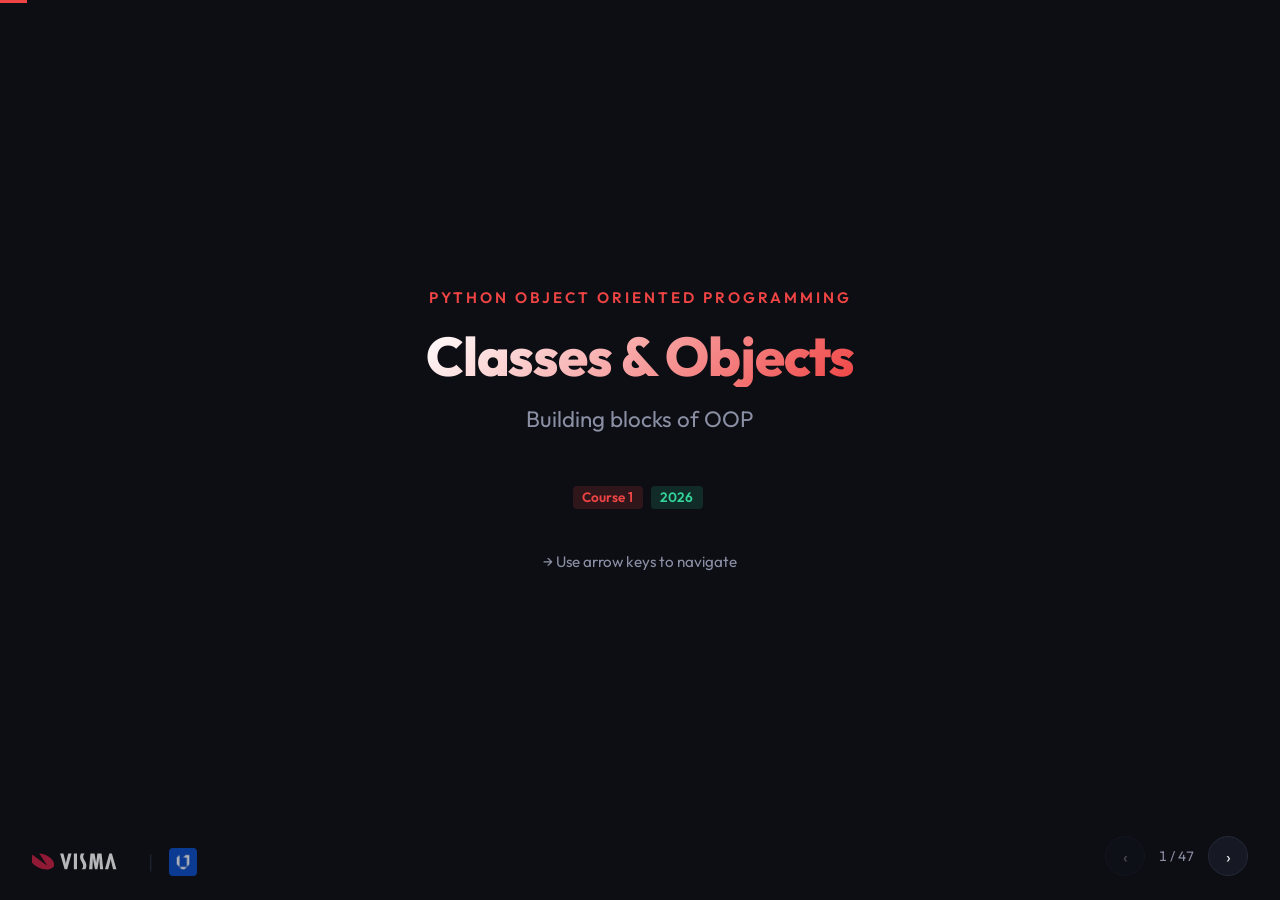
==== 01-classes-objects-presentation.html @ 15d2ead9 "Add polymorphism & PEP 8 presentation (04) with 63 slides - 8 recap quizzes from lectures 01-03 with" ====
<!DOCTYPE html>
<html lang="en">
<head>
<meta charset="UTF-8">
<meta name="viewport" content="width=device-width, initial-scale=1.0">
<title>Classes and Objects: Course 1 — Python OOP</title>
<link href="https://fonts.googleapis.com/css2?family=JetBrains+Mono:wght@400;600&family=Outfit:wght@300;400;600;700;800&display=swap" rel="stylesheet">
<style>
  * { margin: 0; padding: 0; box-sizing: border-box; }
  :root {
    --bg: #0c0e14;
    --surface: #161923;
    --border: #252838;
    --text: #e2e4ea;
    --muted: #8b8fa4;
    --accent: #ef4444;
    --accent-glow: rgba(239, 68, 68, 0.15);
    --green: #34d399;
    --cyan: #22d3ee;
    --orange: #fb923c;
    --purple: #a78bfa;
    --pink: #f472b6;
    --blue: #60a5fa;
  }
  body {
    font-family: 'Outfit', -apple-system, BlinkMacSystemFont, sans-serif;
    background: var(--bg);
    color: var(--text);
    overflow: hidden;
    height: 100vh;
  }
  .slide {
    display: none;
    flex-direction: column;
    justify-content: center;
    padding: 50px 100px 90px;
    height: 100vh;
    animation: fadeIn 0.35s ease;
    position: relative;
    overflow: hidden;
  }
  .slide.active { display: flex; }
  @keyframes fadeIn {
    from { opacity: 0; transform: translateY(10px); }
    to { opacity: 1; transform: translateY(0); }
  }
  .slide.center { align-items: center; text-align: center; }
  h1 {
    font-size: 3.4rem;
    font-weight: 800;
    background: linear-gradient(135deg, #fff 0%, var(--accent) 100%);
    -webkit-background-clip: text;
    -webkit-text-fill-color: transparent;
    margin-bottom: 0.8rem;
    line-height: 1.1;
    letter-spacing: -0.02em;
  }
  h2 {
    font-size: 2.1rem;
    font-weight: 700;
    color: #fff;
    margin-bottom: 1.2rem;
    letter-spacing: -0.01em;
  }
  h3 {
    font-size: 1.2rem;
    font-weight: 600;
    color: var(--accent);
    margin-bottom: 0.6rem;
  }
  p, li { font-size: 1.15rem; line-height: 1.7; color: var(--muted); }
  ul { list-style: none; padding: 0; }
  ul li { position: relative; padding-left: 1.5rem; margin-bottom: 0.6rem; }
  ul li::before { content: '\2192'; position: absolute; left: 0; color: var(--accent); font-weight: 600; }
  strong { color: #fff; font-weight: 600; }
  .subtitle { font-size: 1.4rem; color: var(--muted); margin-bottom: 2rem; }
  .callout {
    background: var(--accent-glow);
    border-left: 3px solid var(--accent);
    padding: 1rem 1.4rem;
    border-radius: 0 8px 8px 0;
    margin-top: 1.5rem;
    font-size: 1.05rem;
    color: #fff;
  }
  .layout { display: flex; gap: 3rem; align-items: center; flex: 1; }
  .layout .text { flex: 1; }
  .layout .visual { flex: 1; display: flex; justify-content: center; align-items: center; }
  .layout .visual svg { width: 100%; height: auto; }
  .two-col { display: grid; grid-template-columns: 1fr 1fr; gap: 2rem; }
  .three-col { display: grid; grid-template-columns: 1fr 1fr 1fr; gap: 1.5rem; }
  .col {
    background: var(--surface);
    border: 1px solid var(--border);
    border-radius: 12px;
    padding: 1.4rem;
  }
  .col h3 { margin-top: 0; }
  .tag {
    display: inline-block;
    background: var(--accent-glow);
    color: var(--accent);
    padding: 0.15rem 0.6rem;
    border-radius: 4px;
    font-size: 0.85rem;
    font-weight: 600;
    margin-right: 0.3rem;
  }
  .tag.green { background: rgba(52, 211, 153, 0.15); color: var(--green); }
  .tag.orange { background: rgba(251, 146, 60, 0.15); color: var(--orange); }
  .tag.purple { background: rgba(167, 139, 250, 0.15); color: var(--purple); }
  .tag.cyan { background: rgba(34, 211, 238, 0.15); color: var(--cyan); }
  .tag.blue { background: rgba(96, 165, 250, 0.15); color: var(--blue); }
  .tag.pink { background: rgba(244, 114, 182, 0.15); color: var(--pink); }
  pre {
    background: #111320;
    border: 1px solid var(--border);
    border-radius: 8px;
    padding: 1rem 1.4rem;
    font-family: 'JetBrains Mono', monospace;
    font-size: 0.85rem;
    line-height: 1.6;
    color: var(--muted);
    margin: 0.6rem 0;
    overflow-x: auto;
  }
  pre .kw { color: var(--accent); }
  pre .cls { color: var(--cyan); }
  pre .fn { color: var(--green); }
  pre .str { color: var(--orange); }
  pre .num { color: var(--purple); }
  pre .cm { color: #555; }
  pre .par { color: var(--pink); }
  pre .op { color: var(--muted); }

  .quiz-slide .quiz-answers { opacity: 0; transform: translateY(10px); transition: opacity 0.4s, transform 0.4s; pointer-events: none; }
  .quiz-slide.step-1 .quiz-answers { opacity: 1; transform: translateY(0); pointer-events: auto; }
  .quiz-slide .quiz-answer.correct { border-color: var(--border); box-shadow: none; font-weight: normal; }
  .quiz-slide .quiz-answer.correct strong { font-weight: normal; color: var(--green); }
  .quiz-slide.step-2 .quiz-answer.correct { border-color: var(--green); box-shadow: 0 0 15px rgba(52,211,153,0.2); }
  .quiz-slide.step-2 .quiz-answer.correct strong { font-weight: 700; color: #fff; }
  .quiz-slide .quiz-explanation { opacity: 0; transition: opacity 0.4s; }
  .quiz-slide.step-2 .quiz-explanation { opacity: 1; }

  .nav {
    position: fixed;
    bottom: 24px;
    right: 32px;
    display: flex;
    align-items: center;
    gap: 14px;
    z-index: 100;
  }
  .nav button {
    background: var(--surface);
    border: 1px solid var(--border);
    color: var(--text);
    width: 40px; height: 40px;
    border-radius: 50%;
    cursor: pointer;
    font-size: 1.1rem;
    display: flex; align-items: center; justify-content: center;
    transition: all 0.2s;
    font-family: 'Outfit', sans-serif;
  }
  .nav button:hover { background: var(--accent); border-color: var(--accent); color: #fff; }
  .nav button:disabled { opacity: 0.3; cursor: default; background: var(--surface); border-color: var(--border); color: var(--text); }
  .nav .counter { font-size: 0.85rem; color: var(--muted); font-variant-numeric: tabular-nums; }
  .progress { position: fixed; top: 0; left: 0; height: 3px; background: var(--accent); transition: width 0.3s ease; z-index: 100; }

  .visma-logo {
    position: fixed;
    bottom: 24px;
    left: 32px;
    z-index: 100;
    opacity: 0.7;
  }

  @keyframes pulse { 0%, 100% { opacity: 0.4; } 50% { opacity: 1; } }
  @keyframes float { 0%, 100% { transform: translateY(0); } 50% { transform: translateY(-6px); } }
  @keyframes slideInLeft {
    from { opacity: 0; transform: translateX(-20px); }
    to { opacity: 1; transform: translateX(0); }
  }
  @keyframes slideInRight {
    from { opacity: 0; transform: translateX(20px); }
    to { opacity: 1; transform: translateX(0); }
  }

  .slide.active li { animation: fadeIn 0.35s ease backwards; }
  .slide.active li:nth-child(1) { animation-delay: 0.1s; }
  .slide.active li:nth-child(2) { animation-delay: 0.2s; }
  .slide.active li:nth-child(3) { animation-delay: 0.3s; }
  .slide.active li:nth-child(4) { animation-delay: 0.4s; }
  .slide.active li:nth-child(5) { animation-delay: 0.5s; }

  .big-number { font-size: 7rem; font-weight: 800; color: var(--accent); line-height: 1; opacity: 0.15; position: absolute; right: 80px; top: 40px; }
  .accent { color: var(--accent); }
  .green-text { color: var(--green); }
  .cyan-text { color: var(--cyan); }
  .orange-text { color: var(--orange); }
  .purple-text { color: var(--purple); }

  .curriculum-list { columns: 2; column-gap: 3rem; }
  .curriculum-list li { break-inside: avoid; }
  .curriculum-list li.current { color: var(--accent); font-weight: 600; }
  .curriculum-list li.current::before { content: '\25B6'; color: var(--accent); }

  .access-table { width: 100%; border-collapse: collapse; margin: 1rem 0; }
  .access-table th { background: var(--surface); color: var(--accent); font-weight: 600; text-align: left; padding: 0.6rem 1rem; border-bottom: 2px solid var(--accent); font-size: 0.95rem; }
  .access-table td { padding: 0.5rem 1rem; border-bottom: 1px solid var(--border); color: var(--muted); font-size: 0.95rem; }
  .access-table tr:hover td { background: rgba(239, 68, 68, 0.05); }

  .mobile-warning {
    display: none;
    position: fixed;
    inset: 0;
    z-index: 9999;
    background: var(--bg);
    flex-direction: column;
    align-items: center;
    justify-content: center;
    text-align: center;
    padding: 2rem;
    gap: 1.5rem;
  }
  .mobile-warning svg { opacity: 0.5; }
  .mobile-warning h2 { font-size: 1.5rem; color: #fff; }
  .mobile-warning p { color: var(--muted); font-size: 1rem; line-height: 1.6; max-width: 300px; }
  .mobile-warning a { color: var(--accent); text-decoration: none; font-weight: 600; }
  @media (max-width: 900px) {
    .mobile-warning { display: flex; }
    .slide, .nav, .progress, .visma-logo { display: none !important; }
  }
</style>
</head>
<body>

<div class="mobile-warning">
  <svg width="64" height="64" viewBox="0 0 24 24" fill="none" stroke="var(--muted)" stroke-width="1.5" stroke-linecap="round" stroke-linejoin="round">
    <rect x="2" y="3" width="20" height="14" rx="2"/><line x1="8" y1="21" x2="16" y2="21"/><line x1="12" y1="17" x2="12" y2="21"/>
  </svg>
  <h2>Please use a larger screen</h2>
  <p>This presentation is designed for desktop or projector displays.</p>
  <a href="index.html">&larr; Back to curriculum</a>
</div>

<div class="progress" id="progress"></div>

<div class="visma-logo" style="display: flex; align-items: center; gap: 16px;">
  <svg width="100" height="24" viewBox="30 75 165 45" xmlns="http://www.w3.org/2000/svg">
    <path d="M32.228 81.327c8.803.852 18.458 5.253 23.996 11.643 7.099 8.093 4.686 16.187-5.396 18.032-10.081 1.988-23.996-3.123-31.095-11.217-5.396-6.248-5.253-12.495-.284-15.902l27.971 20.73-15.192-23.286z" fill="#c92043"/>
    <path d="M170.805 111.002l-3.549-14.199c-.428-1.703-.711-3.407-.994-4.969h-.143c-.283 1.704-.426 3.266-.852 5.111l-3.551 14.057h-6.105l8.094-29.533h4.828l8.52 29.533h-6.248zM77.663 81.469l3.55 14.198c.568 1.704.71 3.409.994 4.969h.142c.284-1.703.426-3.408.852-5.111l3.55-14.056h6.105l-8.093 29.533h-4.828l-8.519-29.533h6.247zM97.256 81.469h5.822v29.533h-5.822V81.469zM136.02 81.469L139 98.934l2.414-17.465h7.809l2.982 29.533h-5.963l-1.42-21.298-.994 7.241-2.414 14.057h-4.543l-2.84-14.199-.994-6.531v-.568h-.142l-.852 21.298h-6.248l2.557-29.533h7.668zM117.561 81.469c-.994.71-1.703 1.987-2.271 3.265-1.562 3.55.141 6.389 1.561 8.945.143.284.428.71.568 1.136 3.266 5.395 4.402 9.37 2.131 15.049l-.568 1.137h-7.1c.852-.711 1.703-1.703 2.129-2.84 1.705-3.834-.283-7.383-2.129-10.934-2.129-4.117-4.402-8.376-1.988-14.198.143-.568.711-1.562.711-1.562h6.956v.002z" fill="#fff"/>
  </svg>
  <span style="color: var(--border); font-size: 1.2rem;">|</span>
  <img src="vgtu.jpg" alt="VILNIUS TECH" height="28" style="border-radius: 4px;">
</div>

<div class="slide active center">
  <p style="color: var(--accent); font-size: 0.95rem; font-weight: 600; letter-spacing: 3px; text-transform: uppercase; margin-bottom: 1rem;">Python Object Oriented Programming</p>
  <h1>Classes &amp; Objects</h1>
  <p class="subtitle">Building blocks of OOP</p>
  <div style="margin-top: 1rem;">
    <span class="tag">Course 1</span>
    <span class="tag green">2026</span>
  </div>
  <p style="margin-top: 2.5rem; font-size: 0.95rem; color: var(--muted);">&rarr; Use arrow keys to navigate</p>
</div>

<div class="slide">
  <h1>Course Curriculum</h1>
  <p class="subtitle" style="margin-bottom: 1.5rem;">13 topics across the semester</p>
  <ul class="curriculum-list">
    <li>00 &mdash; Introduction to the course, lecturers and Python</li>
    <li class="current">01 &mdash; Classes &amp; Objects</li>
    <li>02 &mdash; Introduction to OOP principles</li>
    <li>03 &mdash; Encapsulation &amp; Access Control</li>
    <li>04 &mdash; Inheritance &amp; Polymorphism</li>
    <li>05 &mdash; Composition &amp; Aggregation</li>
    <li>06 &mdash; SOLID Principles</li>
    <li>07 &mdash; UML &amp; Design Patterns</li>
    <li>08 &mdash; Design Patterns (2nd part)</li>
    <li>09 &mdash; Exception Handling &amp; Logging</li>
    <li>10 &mdash; Testing &amp; TDD</li>
    <li>11 &mdash; Libraries &amp; Frameworks</li>
    <li>12 &mdash; Recap &amp; Consultation</li>
  </ul>
</div>

<div class="slide">
  <h1>Agenda for Today</h1>
  <div class="layout">
    <div class="text">
      <ul>
        <li>Why do we need classes? Isn't procedural programming enough?</li>
        <li>Everyday real-world objects</li>
        <li><strong>Classes:</strong> basics &amp; syntax</li>
        <li>Bringing <strong>objects</strong> to life</li>
        <li><strong>Syntax</strong>, special methods</li>
        <li>Why do we need it?</li>
        <li>Recap &amp; what's ahead</li>
      </ul>
    </div>
    <div class="visual">
      <svg viewBox="0 0 300 300" fill="none" xmlns="http://www.w3.org/2000/svg">
        <rect x="50" y="30" width="200" height="240" rx="12" stroke="var(--border)" stroke-width="2" fill="var(--surface)"/>
        <rect x="70" y="55" width="160" height="8" rx="4" fill="var(--accent)" opacity="0.6"/>
        <rect x="70" y="80" width="120" height="6" rx="3" fill="var(--muted)" opacity="0.3"/>
        <rect x="70" y="100" width="140" height="6" rx="3" fill="var(--muted)" opacity="0.3"/>
        <rect x="70" y="120" width="100" height="6" rx="3" fill="var(--muted)" opacity="0.3"/>
        <rect x="70" y="150" width="160" height="8" rx="4" fill="var(--cyan)" opacity="0.6"/>
        <rect x="70" y="175" width="130" height="6" rx="3" fill="var(--muted)" opacity="0.3"/>
        <rect x="70" y="195" width="150" height="6" rx="3" fill="var(--muted)" opacity="0.3"/>
        <rect x="70" y="225" width="160" height="8" rx="4" fill="var(--green)" opacity="0.6"/>
        <rect x="70" y="250" width="110" height="6" rx="3" fill="var(--muted)" opacity="0.3"/>
      </svg>
    </div>
  </div>
</div>

<div class="slide">
  <div class="big-number">01</div>
  <h1>A Simple Task</h1>
  <div class="layout">
    <div class="text">
      <p style="font-size: 1.3rem; color: #fff; margin-bottom: 1.5rem;">Write Python code to display information about a book, including its:</p>
      <ul>
        <li><strong>title</strong></li>
        <li><strong>author</strong></li>
        <li><strong>publication year</strong></li>
      </ul>
      <p style="margin-top: 1.5rem;">Let's start with the simplest approach...</p>
    </div>
    <div class="visual">
      <svg viewBox="0 0 200 220" fill="none" xmlns="http://www.w3.org/2000/svg">
        <rect x="30" y="40" width="140" height="170" rx="6" fill="var(--surface)" stroke="var(--border)" stroke-width="2"/>
        <rect x="35" y="40" width="130" height="25" rx="4" fill="var(--accent)" opacity="0.3"/>
        <line x1="50" y1="85" x2="150" y2="85" stroke="var(--muted)" stroke-width="1" opacity="0.3"/>
        <line x1="50" y1="105" x2="140" y2="105" stroke="var(--muted)" stroke-width="1" opacity="0.3"/>
        <line x1="50" y1="125" x2="145" y2="125" stroke="var(--muted)" stroke-width="1" opacity="0.3"/>
        <line x1="50" y1="145" x2="130" y2="145" stroke="var(--muted)" stroke-width="1" opacity="0.3"/>
        <line x1="50" y1="165" x2="148" y2="165" stroke="var(--muted)" stroke-width="1" opacity="0.3"/>
        <line x1="50" y1="185" x2="120" y2="185" stroke="var(--muted)" stroke-width="1" opacity="0.3"/>
        <rect x="25" y="35" width="140" height="170" rx="6" fill="var(--surface)" stroke="var(--border)" stroke-width="2" opacity="0.6"/>
        <rect x="20" y="30" width="140" height="170" rx="6" fill="var(--surface)" stroke="var(--accent)" stroke-width="2"/>
        <rect x="25" y="30" width="130" height="25" rx="4" fill="var(--accent)" opacity="0.4"/>
        <text x="100" y="48" text-anchor="middle" fill="#fff" font-size="11" font-family="Outfit">BOOK</text>
        <line x1="40" y1="75" x2="140" y2="75" stroke="var(--muted)" stroke-width="1" opacity="0.4"/>
        <line x1="40" y1="95" x2="130" y2="95" stroke="var(--muted)" stroke-width="1" opacity="0.4"/>
        <line x1="40" y1="115" x2="135" y2="115" stroke="var(--muted)" stroke-width="1" opacity="0.4"/>
        <line x1="40" y1="135" x2="120" y2="135" stroke="var(--muted)" stroke-width="1" opacity="0.4"/>
        <line x1="40" y1="155" x2="138" y2="155" stroke="var(--muted)" stroke-width="1" opacity="0.4"/>
        <line x1="40" y1="175" x2="110" y2="175" stroke="var(--muted)" stroke-width="1" opacity="0.4"/>
      </svg>
    </div>
  </div>
</div>

<div class="slide">
  <h1>Recap from <span class="accent">Procedural</span> Programming</h1>
  <p class="subtitle">1 book &mdash; individual variables</p>
  <pre>
<span class="cm"># Book attributes as individual variables</span>
<span class="par">book_title</span> <span class="op">=</span> <span class="str">"The Catcher in the Rye"</span>
<span class="par">book_author</span> <span class="op">=</span> <span class="str">"J.D. Salinger"</span>
<span class="par">book_publication_year</span> <span class="op">=</span> <span class="num">1951</span>

<span class="cm"># Function to display book information</span>
<span class="kw">def</span> <span class="fn">display_book</span>(<span class="par">title</span>, <span class="par">author</span>, <span class="par">year</span>):
    <span class="fn">print</span>(<span class="str">f"Title: {title}, Author: {author}, Year: {year}"</span>)

<span class="cm"># Displaying the book</span>
<span class="fn">display_book</span>(book_title, book_author, book_publication_year)</pre>
  <div class="callout">Simple enough for one book. But what happens when we need more?</div>
</div>

<div class="slide">
  <h1>Let's Try with <span class="accent">Several</span> Books...</h1>
  <div class="two-col">
    <div class="col">
      <h3>Variables</h3>
      <pre style="font-size: 0.75rem;">
<span class="cm"># Attributes for Book 1</span>
<span class="par">book1_title</span> <span class="op">=</span> <span class="str">"The Catcher in the Rye"</span>
<span class="par">book1_author</span> <span class="op">=</span> <span class="str">"J.D. Salinger"</span>
<span class="par">book1_publication_year</span> <span class="op">=</span> <span class="num">1951</span>

<span class="cm"># Attributes for Book 2</span>
<span class="par">book2_title</span> <span class="op">=</span> <span class="str">"To Kill a Mockingbird"</span>
<span class="par">book2_author</span> <span class="op">=</span> <span class="str">"Harper Lee"</span>
<span class="par">book2_publication_year</span> <span class="op">=</span> <span class="num">1960</span>

<span class="cm"># Attributes for Book 3</span>
<span class="par">book3_title</span> <span class="op">=</span> <span class="str">"1984"</span>
<span class="par">book3_author</span> <span class="op">=</span> <span class="str">"George Orwell"</span>
<span class="par">book3_publication_year</span> <span class="op">=</span> <span class="num">1949</span></pre>
    </div>
    <div class="col">
      <h3>Display Function</h3>
      <pre style="font-size: 0.75rem;">
<span class="kw">def</span> <span class="fn">display_book_info</span>(<span class="par">book_number</span>):

    <span class="kw">if</span> book_number <span class="op">==</span> <span class="num">1</span>:
        <span class="fn">print</span>(<span class="str">f"Title: {book1_title}, "</span>
              <span class="str">f"Author: {book1_author}, "</span>
              <span class="str">f"Year: {book1_publication_year}"</span>)

    <span class="kw">elif</span> book_number <span class="op">==</span> <span class="num">2</span>:
        <span class="fn">print</span>(<span class="str">f"Title: {book2_title}, "</span>
              <span class="str">f"Author: {book2_author}, "</span>
              <span class="str">f"Year: {book2_publication_year}"</span>)

    <span class="kw">elif</span> book_number <span class="op">==</span> <span class="num">3</span>:
        <span class="fn">print</span>(<span class="str">f"Title: {book3_title}, "</span>
              <span class="str">f"Author: {book3_author}, "</span>
              <span class="str">f"Year: {book3_publication_year}"</span>)

    <span class="kw">else</span>:
        <span class="fn">print</span>(<span class="str">"Book number does not exist."</span>)</pre>
    </div>
  </div>
</div>

<div class="slide">
  <h1>Even <span class="accent">More</span> Books...</h1>
  <div class="two-col">
    <div class="col">
      <pre style="font-size: 0.65rem; max-height: 55vh; overflow-y: auto;">
<span class="cm"># Attributes for Book 1</span>
<span class="par">book1_title</span> <span class="op">=</span> <span class="str">"The Catcher in the Rye"</span>
<span class="par">book1_author</span> <span class="op">=</span> <span class="str">"J.D. Salinger"</span>
<span class="par">book1_publication_year</span> <span class="op">=</span> <span class="num">1951</span>

<span class="cm"># Attributes for Book 2</span>
<span class="par">book2_title</span> <span class="op">=</span> <span class="str">"To Kill a Mockingbird"</span>
<span class="par">book2_author</span> <span class="op">=</span> <span class="str">"Harper Lee"</span>
<span class="par">book2_publication_year</span> <span class="op">=</span> <span class="num">1960</span>

<span class="cm"># Attributes for Book 3</span>
<span class="par">book3_title</span> <span class="op">=</span> <span class="str">"1984"</span>
<span class="par">book3_author</span> <span class="op">=</span> <span class="str">"George Orwell"</span>
<span class="par">book3_publication_year</span> <span class="op">=</span> <span class="num">1949</span>

<span class="cm"># Attributes for Book 4</span>
<span class="par">book4_title</span> <span class="op">=</span> <span class="str">"The Great Gatsby"</span>
<span class="par">book4_author</span> <span class="op">=</span> <span class="str">"F. Scott Fitzgerald"</span>
<span class="par">book4_publication_year</span> <span class="op">=</span> <span class="num">1925</span>

<span class="cm"># Attributes for Book 5</span>
<span class="par">book5_title</span> <span class="op">=</span> <span class="str">"Moby Dick"</span>
<span class="par">book5_author</span> <span class="op">=</span> <span class="str">"Herman Melville"</span>
<span class="par">book5_publication_year</span> <span class="op">=</span> <span class="num">1851</span>

<span class="cm"># Attributes for Book 6</span>
<span class="par">book6_title</span> <span class="op">=</span> <span class="str">"Pride and Prejudice"</span>
<span class="par">book6_author</span> <span class="op">=</span> <span class="str">"Jane Austen"</span>
<span class="par">book6_publication_year</span> <span class="op">=</span> <span class="num">1813</span></pre>
    </div>
    <div class="col">
      <pre style="font-size: 0.65rem; max-height: 55vh; overflow-y: auto;">
<span class="kw">def</span> <span class="fn">display_book_info</span>(<span class="par">book_number</span>):
    <span class="kw">if</span> book_number <span class="op">==</span> <span class="num">1</span>:
        <span class="fn">print</span>(<span class="str">f"Title: {book1_title}, "</span>
              <span class="str">f"Author: {book1_author}, "</span>
              <span class="str">f"Year: {book1_publication_year}"</span>)
    <span class="kw">elif</span> book_number <span class="op">==</span> <span class="num">2</span>:
        <span class="fn">print</span>(<span class="str">f"Title: {book2_title}, "</span>
              <span class="str">f"Author: {book2_author}, "</span>
              <span class="str">f"Year: {book2_publication_year}"</span>)
    <span class="kw">elif</span> book_number <span class="op">==</span> <span class="num">3</span>:
        <span class="fn">print</span>(<span class="str">f"Title: {book3_title}, "</span>
              <span class="str">f"Author: {book3_author}, "</span>
              <span class="str">f"Year: {book3_publication_year}"</span>)
    <span class="kw">elif</span> book_number <span class="op">==</span> <span class="num">4</span>:
        <span class="fn">print</span>(<span class="str">f"Title: {book4_title}, "</span>
              <span class="str">f"Author: {book4_author}, "</span>
              <span class="str">f"Year: {book4_publication_year}"</span>)
    <span class="kw">elif</span> book_number <span class="op">==</span> <span class="num">5</span>:
        <span class="fn">print</span>(<span class="str">f"Title: {book5_title}, "</span>
              <span class="str">f"Author: {book5_author}, "</span>
              <span class="str">f"Year: {book5_publication_year}"</span>)
    <span class="kw">elif</span> book_number <span class="op">==</span> <span class="num">6</span>:
        <span class="fn">print</span>(<span class="str">f"Title: {book6_title}, "</span>
              <span class="str">f"Author: {book6_author}, "</span>
              <span class="str">f"Year: {book6_publication_year}"</span>)</pre>
      <div class="callout" style="margin-top: 0.5rem;">This doesn't scale!</div>
    </div>
  </div>
</div>

<div class="slide">
  <h1>Procedural Programming</h1>
  <div class="layout">
    <div class="text">
      <ul>
        <li><strong>Simple or Small-Scale</strong> &mdash; works fine for small scripts</li>
        <li><strong>Scripting and Automation Tasks</strong> &mdash; quick one-off jobs</li>
        <li><strong>Educational Purposes</strong> &mdash; good for learning basics</li>
      </ul>
      <div class="callout" style="margin-top: 2rem;">Procedural programming is useful, but it has limitations when projects grow.</div>
    </div>
    <div class="visual">
      <svg viewBox="0 0 280 250" fill="none" xmlns="http://www.w3.org/2000/svg">
        <rect x="20" y="180" width="240" height="12" rx="3" fill="var(--border)"/>
        <rect x="60" y="140" width="40" height="40" rx="4" fill="var(--orange)" opacity="0.5"/>
        <rect x="160" y="120" width="50" height="60" rx="4" fill="var(--cyan)" opacity="0.4"/>
        <path d="M120 140 L120 100 L140 80 L160 100 L160 140" stroke="var(--blue)" stroke-width="2" fill="none"/>
        <circle cx="140" cy="60" r="15" fill="var(--blue)" opacity="0.3"/>
        <rect x="20" y="192" width="240" height="4" rx="2" fill="var(--muted)" opacity="0.2"/>
        <circle cx="80" cy="155" r="4" fill="var(--orange)" opacity="0.8" style="animation: pulse 2s infinite;"/>
      </svg>
    </div>
  </div>
</div>

<div class="slide">
  <h1>Complex Code Problems</h1>
  <div class="layout">
    <div class="text">
      <ul>
        <li><strong>Hard to read and understand</strong> &mdash; code becomes spaghetti</li>
        <li><strong>Hard to add more functionality</strong> &mdash; every change ripples everywhere</li>
        <li><strong>Hard to explain to others</strong> &mdash; no clear structure or organization</li>
      </ul>
    </div>
    <div class="visual">
      <svg viewBox="0 0 280 250" fill="none" xmlns="http://www.w3.org/2000/svg">
        <rect x="20" y="20" width="240" height="210" rx="8" fill="var(--surface)" stroke="var(--border)" stroke-width="1"/>
        <rect x="35" y="40" width="80" height="6" rx="3" fill="var(--green)" opacity="0.5"/>
        <rect x="35" y="55" width="120" height="6" rx="3" fill="var(--muted)" opacity="0.3"/>
        <rect x="35" y="70" width="100" height="6" rx="3" fill="var(--muted)" opacity="0.3"/>
        <rect x="35" y="85" width="140" height="6" rx="3" fill="var(--orange)" opacity="0.4"/>
        <rect x="35" y="100" width="90" height="6" rx="3" fill="var(--muted)" opacity="0.3"/>
        <rect x="35" y="115" width="160" height="6" rx="3" fill="var(--muted)" opacity="0.3"/>
        <rect x="35" y="130" width="110" height="6" rx="3" fill="var(--accent)" opacity="0.4"/>
        <rect x="35" y="145" width="130" height="6" rx="3" fill="var(--muted)" opacity="0.3"/>
        <rect x="35" y="160" width="70" height="6" rx="3" fill="var(--muted)" opacity="0.3"/>
        <rect x="35" y="175" width="150" height="6" rx="3" fill="var(--cyan)" opacity="0.4"/>
        <rect x="35" y="190" width="100" height="6" rx="3" fill="var(--muted)" opacity="0.3"/>
        <rect x="35" y="205" width="120" height="6" rx="3" fill="var(--muted)" opacity="0.3"/>
      </svg>
    </div>
  </div>
</div>

<div class="slide">
  <h1>Let's Solve It with <span class="accent">Lists</span></h1>
  <pre>
<span class="cm"># Book attributes organized into parallel lists</span>
<span class="par">book_titles</span> <span class="op">=</span> [<span class="str">"The Catcher in the Rye"</span>, <span class="str">"To Kill a Mockingbird"</span>, <span class="str">"1984"</span>]
<span class="par">book_authors</span> <span class="op">=</span> [<span class="str">"J.D. Salinger"</span>, <span class="str">"Harper Lee"</span>, <span class="str">"George Orwell"</span>]
<span class="par">book_publication_years</span> <span class="op">=</span> [<span class="num">1951</span>, <span class="num">1960</span>, <span class="num">1949</span>]

<span class="cm"># Function to display book information</span>
<span class="kw">def</span> <span class="fn">display_book_info</span>(<span class="par">book_number</span>):
    index <span class="op">=</span> book_number <span class="op">-</span> <span class="num">1</span>
    <span class="kw">if</span> index <span class="op">&lt;</span> <span class="fn">len</span>(book_titles):
        <span class="fn">print</span>(<span class="str">f"Title: {book_titles[index]}, Author: {book_authors[index]}, "</span>
              <span class="str">f"Publication Year: {book_publication_years[index]}"</span>)
    <span class="kw">else</span>:
        <span class="fn">print</span>(<span class="str">"Book number does not exist."</span>)</pre>
  <div class="callout">Better, but still fragile. What if lists get out of sync? No methods attached to data.</div>
</div>

<div class="slide">
  <h1>What If Your Code Could Be This <span class="accent">Simple</span>?</h1>
  <pre>
books <span class="op">=</span> [
    <span class="cls">Book</span>(<span class="str">"The Catcher in the Rye"</span>, <span class="str">"J.D. Salinger"</span>, <span class="num">1951</span>),
    <span class="cls">Book</span>(<span class="str">"To Kill a Mockingbird"</span>, <span class="str">"Harper Lee"</span>, <span class="num">1960</span>),
    <span class="cls">Book</span>(<span class="str">"1984"</span>, <span class="str">"George Orwell"</span>, <span class="num">1949</span>),
    <span class="cls">Book</span>(<span class="str">"The Great Gatsby"</span>, <span class="str">"F. Scott Fitzgerald"</span>, <span class="num">1925</span>),
    <span class="cls">Book</span>(<span class="str">"Moby Dick"</span>, <span class="str">"Herman Melville"</span>, <span class="num">1851</span>),
    <span class="cls">Book</span>(<span class="str">"One Hundred Years of Solitude"</span>, <span class="str">"Gabriel Garcia Marquez"</span>, <span class="num">1967</span>),
    <span class="cls">Book</span>(<span class="str">"The Adventures of Huckleberry Finn"</span>, <span class="str">"Mark Twain"</span>, <span class="num">1884</span>),
    <span class="cls">Book</span>(<span class="str">"Pride and Prejudice"</span>, <span class="str">"Jane Austen"</span>, <span class="num">1813</span>),
    <span class="cls">Book</span>(<span class="str">"Brave New World"</span>, <span class="str">"Aldous Huxley"</span>, <span class="num">1932</span>),
    <span class="cls">Book</span>(<span class="str">"The Lord of the Rings"</span>, <span class="str">"J.R.R. Tolkien"</span>, <span class="num">1954</span>),
    <span class="cls">Book</span>(<span class="str">"Harry Potter and the Philosopher's Stone"</span>, <span class="str">"J.K. Rowling"</span>, <span class="num">1997</span>),
    <span class="cls">Book</span>(<span class="str">"The Hobbit"</span>, <span class="str">"J.R.R. Tolkien"</span>, <span class="num">1937</span>),
    <span class="cls">Book</span>(<span class="str">"A Game of Thrones"</span>, <span class="str">"George R.R. Martin"</span>, <span class="num">1996</span>),
    <span class="cls">Book</span>(<span class="str">"The Da Vinci Code"</span>, <span class="str">"Dan Brown"</span>, <span class="num">2003</span>),
    <span class="cls">Book</span>(<span class="str">"Life of Pi"</span>, <span class="str">"Yann Martel"</span>, <span class="num">2001</span>),
    <span class="cls">Book</span>(<span class="str">"The Handmaid's Tale"</span>, <span class="str">"Margaret Atwood"</span>, <span class="num">1985</span>),
]</pre>
  <div class="callout">This is the power of OOP!</div>
</div>

<div class="slide">
  <p style="text-align: center; color: var(--muted); margin-bottom: 1.5rem;">consider a book</p>
  <div class="two-col">
    <div class="col">
      <h3>Attributes</h3>
      <p style="margin-bottom: 0.8rem;">What are its characteristics or properties?</p>
      <ul>
        <li>title</li>
        <li>author</li>
        <li>year</li>
        <li>ISBN code</li>
        <li>etc.</li>
      </ul>
    </div>
    <div class="col">
      <h3 style="color: var(--cyan);">Actions</h3>
      <p style="margin-bottom: 0.8rem;">What <strong>actions</strong> or <strong>operations</strong> can you perform with it?</p>
      <ul>
        <li>open</li>
        <li>read</li>
        <li>etc.</li>
      </ul>
    </div>
  </div>
  <p style="text-align: center; color: var(--muted); margin-top: 1.5rem;">Think in terms of <strong>attributes</strong> and <strong>actions</strong>.</p>
</div>

<div class="slide">
  <p style="text-align: center; color: var(--muted); margin-bottom: 1.5rem;">consider a bike</p>
  <div class="two-col">
    <div class="col">
      <h3>Attributes</h3>
      <p style="margin-bottom: 0.8rem;">What are its characteristics or properties?</p>
      <ul>
        <li>gear count</li>
        <li>frame type</li>
        <li>material</li>
        <li>etc.</li>
      </ul>
    </div>
    <div class="col">
      <h3 style="color: var(--cyan);">Actions</h3>
      <p style="margin-bottom: 0.8rem;">What <strong>actions</strong> or <strong>operations</strong> can you perform with it?</p>
      <ul>
        <li>pedal</li>
        <li>change a gear</li>
        <li>brake</li>
        <li>turn left / right</li>
        <li>etc.</li>
      </ul>
    </div>
  </div>
  <p style="text-align: center; color: var(--muted); margin-top: 1.5rem;">Think in terms of <strong>attributes</strong> and <strong>actions</strong>.</p>
</div>

<div class="slide">
  <p style="text-align: center; color: var(--muted); margin-bottom: 1.5rem;">consider your smartphone</p>
  <div class="two-col">
    <div class="col">
      <h3>Attributes</h3>
      <p style="margin-bottom: 0.8rem;">What are its characteristics or properties?</p>
      <ul>
        <li>color</li>
        <li>size</li>
        <li>brand</li>
        <li>battery %</li>
        <li>etc.</li>
      </ul>
    </div>
    <div class="col">
      <h3 style="color: var(--cyan);">Actions</h3>
      <p style="margin-bottom: 0.8rem;">What <strong>actions</strong> or <strong>operations</strong> can you perform with it?</p>
      <ul>
        <li>make a call</li>
        <li>send a text</li>
        <li>browse the web</li>
        <li>play music</li>
        <li>etc.</li>
      </ul>
    </div>
  </div>
  <p style="text-align: center; color: var(--muted); margin-top: 1.5rem;">Think in terms of <strong>attributes</strong> and <strong>actions</strong>.</p>
</div>

<div class="slide">
  <h1>Classes: The <em>Blueprint</em> of the Coding Universe</h1>
  <div class="layout">
    <div class="text">
      <p style="font-size: 1.2rem; margin-bottom: 1.5rem;">Think of a class in Python like a <strong>blueprint</strong> or a template for making a smartphone.</p>
      <p style="margin-bottom: 1rem;">It describes:</p>
      <ul>
        <li>what a smartphone <strong>is</strong></li>
        <li>what it <strong>can do</strong></li>
      </ul>
    </div>
    <div class="visual">
      <svg viewBox="0 0 280 300" fill="none" xmlns="http://www.w3.org/2000/svg">
        <rect x="40" y="20" width="200" height="260" rx="8" stroke="var(--cyan)" stroke-width="1.5" stroke-dasharray="6 3" fill="none"/>
        <text x="140" y="55" text-anchor="middle" fill="var(--cyan)" font-size="14" font-family="JetBrains Mono" font-weight="600">BLUEPRINT</text>
        <rect x="65" y="75" width="150" height="30" rx="4" fill="var(--surface)" stroke="var(--border)" stroke-width="1"/>
        <text x="140" y="95" text-anchor="middle" fill="var(--accent)" font-size="11" font-family="JetBrains Mono">brand</text>
        <rect x="65" y="115" width="150" height="30" rx="4" fill="var(--surface)" stroke="var(--border)" stroke-width="1"/>
        <text x="140" y="135" text-anchor="middle" fill="var(--accent)" font-size="11" font-family="JetBrains Mono">color</text>
        <rect x="65" y="155" width="150" height="30" rx="4" fill="var(--surface)" stroke="var(--border)" stroke-width="1"/>
        <text x="140" y="175" text-anchor="middle" fill="var(--accent)" font-size="11" font-family="JetBrains Mono">battery_percentage</text>
        <line x1="65" y1="205" x2="215" y2="205" stroke="var(--border)" stroke-width="1"/>
        <rect x="65" y="215" width="150" height="25" rx="4" fill="var(--surface)" stroke="var(--border)" stroke-width="1"/>
        <text x="140" y="232" text-anchor="middle" fill="var(--green)" font-size="11" font-family="JetBrains Mono">make_call()</text>
        <rect x="65" y="248" width="150" height="25" rx="4" fill="var(--surface)" stroke="var(--border)" stroke-width="1"/>
        <text x="140" y="265" text-anchor="middle" fill="var(--green)" font-size="11" font-family="JetBrains Mono">check_battery()</text>
      </svg>
    </div>
  </div>
</div>

<div class="slide">
  <h1>Classes: The <em>Blueprint</em></h1>
  <div class="two-col">
    <div class="col">
      <h3 style="color: var(--orange);">Attributes</h3>
      <p style="margin-bottom: 0.8rem;">A <strong>class</strong> defines:</p>
      <ul>
        <li><strong>attributes</strong> (like color, size, screen size)</li>
        <li><strong>methods</strong> (e.g. making a call, taking photos)</li>
      </ul>
    </div>
    <div class="col">
      <h3 style="color: var(--cyan);">Key Insight</h3>
      <p>However, it doesn't represent a tangible item until we create an <strong>Object</strong> from it.</p>
      <p style="margin-top: 1rem;">A class is just the <span class="accent">plan</span>. An object is the <span class="cyan-text">real thing</span>.</p>
    </div>
  </div>
  <div class="callout">A class defines WHAT something IS and what it CAN DO.</div>
</div>

<div class="slide">
  <h1>Creating Classes in <span class="accent">Python</span></h1>
  <p class="subtitle">The Book class</p>
  <div class="layout">
    <div class="text">
      <pre>
<span class="kw">class</span> <span class="cls">Book</span>:
    <span class="cm"># Attributes</span>
    language <span class="op">=</span> <span class="str">"English"</span>
    genre <span class="op">=</span> <span class="str">"Fiction"</span>

    <span class="cm"># Constructor Method</span>
    <span class="kw">def</span> <span class="fn">__init__</span>(<span class="par">self</span>, <span class="par">title</span>, <span class="par">author</span>, <span class="par">publication_year</span>):
        <span class="par">self</span>.title <span class="op">=</span> title
        <span class="par">self</span>.author <span class="op">=</span> author
        <span class="par">self</span>.publication_year <span class="op">=</span> publication_year

    <span class="cm"># Action (Method)</span>
    <span class="kw">def</span> <span class="fn">display_info</span>(<span class="par">self</span>):
        <span class="fn">print</span>(<span class="str">f"Title: {self.title}"</span>)
        <span class="fn">print</span>(<span class="str">f"Author: {self.author}"</span>)
        <span class="fn">print</span>(<span class="str">f"Year: {self.publication_year}"</span>)</pre>
    </div>
    <div class="visual" style="flex-direction: column; gap: 1rem;">
      <div style="display: flex; align-items: center; gap: 0.8rem;">
        <span class="tag">class</span>
        <span style="color: var(--muted); font-size: 0.9rem;">declare a new class named Book</span>
      </div>
      <div style="display: flex; align-items: center; gap: 0.8rem;">
        <span class="tag purple">__init__</span>
        <span style="color: var(--muted); font-size: 0.9rem;">constructor initializes new objects</span>
      </div>
      <div style="display: flex; align-items: center; gap: 0.8rem;">
        <span class="tag cyan">self</span>
        <span style="color: var(--muted); font-size: 0.9rem;">reference to the current instance</span>
      </div>
      <div style="display: flex; align-items: center; gap: 0.8rem;">
        <span class="tag orange">attributes</span>
        <span style="color: var(--muted); font-size: 0.9rem;">represent properties of the class</span>
      </div>
      <div style="display: flex; align-items: center; gap: 0.8rem;">
        <span class="tag green">methods</span>
        <span style="color: var(--muted); font-size: 0.9rem;">represent actions</span>
      </div>
    </div>
  </div>
</div>

<div class="slide">
  <h1>Creating Classes in <span class="accent">Python</span></h1>
  <p class="subtitle">The Smartphone class</p>
  <div class="layout">
    <div class="text">
      <pre>
<span class="kw">class</span> <span class="cls">Smartphone</span>:
    <span class="cm"># Attributes</span>
    brand <span class="op">=</span> <span class="str">"Unknown"</span>
    color <span class="op">=</span> <span class="str">"Black"</span>
    battery_percentage <span class="op">=</span> <span class="num">100</span>

    <span class="cm"># Constructor Method</span>
    <span class="kw">def</span> <span class="fn">__init__</span>(<span class="par">self</span>, <span class="par">brand</span>, <span class="par">color</span>, <span class="par">battery_percentage</span>):
        <span class="par">self</span>.brand <span class="op">=</span> brand
        <span class="par">self</span>.color <span class="op">=</span> color
        <span class="par">self</span>.battery_percentage <span class="op">=</span> battery_percentage

    <span class="cm"># Action (Method)</span>
    <span class="kw">def</span> <span class="fn">make_call</span>(<span class="par">self</span>, <span class="par">number</span>):
        <span class="kw">if</span> <span class="par">self</span>.battery_percentage <span class="op">&gt;</span> <span class="num">0</span>:
            <span class="kw">return</span> <span class="str">f"Calling {number}..."</span>
        <span class="kw">else</span>:
            <span class="kw">return</span> <span class="str">"Battery too low to make a call."</span>

    <span class="cm"># Additional Method</span>
    <span class="kw">def</span> <span class="fn">check_battery</span>(<span class="par">self</span>):
        <span class="kw">return</span> <span class="str">f"Battery level is {self.battery_percentage}%."</span></pre>
    </div>
    <div class="visual" style="flex-direction: column; gap: 1rem;">
      <div style="display: flex; align-items: center; gap: 0.8rem;">
        <span class="tag">class</span>
        <span style="color: var(--muted); font-size: 0.9rem;">declare a new class named 'Smartphone'</span>
      </div>
      <div style="display: flex; align-items: center; gap: 0.8rem;">
        <span class="tag orange">defaults</span>
        <span style="color: var(--muted); font-size: 0.9rem;">setting default values for attributes</span>
      </div>
      <div style="display: flex; align-items: center; gap: 0.8rem;">
        <span class="tag purple">__init__</span>
        <span style="color: var(--muted); font-size: 0.9rem;">constructor initializes new objects</span>
      </div>
      <div style="display: flex; align-items: center; gap: 0.8rem;">
        <span class="tag green">methods</span>
        <span style="color: var(--muted); font-size: 0.9rem;">represent actions</span>
      </div>
    </div>
  </div>
</div>

<div class="slide">
  <h1>Creating Classes in <span class="accent">Python</span></h1>
  <p class="subtitle">The Bicycle class</p>
  <div class="layout">
    <div class="text">
      <pre>
<span class="kw">class</span> <span class="cls">Bicycle</span>:
    <span class="cm"># Attributes</span>
    brand <span class="op">=</span> <span class="str">"Unknown"</span>
    number_of_gears <span class="op">=</span> <span class="num">1</span>

    <span class="cm"># Constructor Method</span>
    <span class="kw">def</span> <span class="fn">__init__</span>(<span class="par">self</span>, <span class="par">brand</span>, <span class="par">number_of_gears</span>):
        <span class="par">self</span>.brand <span class="op">=</span> brand
        <span class="par">self</span>.number_of_gears <span class="op">=</span> number_of_gears

    <span class="cm"># Action (Method)</span>
    <span class="kw">def</span> <span class="fn">change_gears</span>(<span class="par">self</span>, <span class="par">gear</span>):
        <span class="kw">if</span> <span class="num">1</span> <span class="op">&lt;=</span> gear <span class="op">&lt;=</span> <span class="par">self</span>.number_of_gears:
            <span class="kw">return</span> <span class="str">f"Changing to gear {gear}."</span>
        <span class="kw">else</span>:
            <span class="kw">return</span> <span class="str">"Invalid gear number."</span>

    <span class="cm"># Another Action (Method)</span>
    <span class="kw">def</span> <span class="fn">ring_bell</span>(<span class="par">self</span>):
        <span class="kw">return</span> <span class="str">"Ring! Ring!"</span></pre>
    </div>
    <div class="visual" style="flex-direction: column; gap: 1rem;">
      <div style="display: flex; align-items: center; gap: 0.8rem;">
        <span class="tag">class</span>
        <span style="color: var(--muted); font-size: 0.9rem;">declare a new class named Bicycle</span>
      </div>
      <div style="display: flex; align-items: center; gap: 0.8rem;">
        <span class="tag orange">attributes</span>
        <span style="color: var(--muted); font-size: 0.9rem;">represent properties of the class</span>
      </div>
      <div style="display: flex; align-items: center; gap: 0.8rem;">
        <span class="tag purple">__init__</span>
        <span style="color: var(--muted); font-size: 0.9rem;">constructor initializes new objects</span>
      </div>
      <div style="display: flex; align-items: center; gap: 0.8rem;">
        <span class="tag green">methods</span>
        <span style="color: var(--muted); font-size: 0.9rem;">represent actions</span>
      </div>
    </div>
  </div>
</div>

<div class="slide">
  <h1>Creating <span class="accent">Objects</span></h1>
  <p class="subtitle">When our code blueprints come to life</p>
  <pre style="font-size: 1rem; padding: 1.5rem 2rem;">
<span class="cm"># Using the Smartphone class</span>
my_smartphone <span class="op">=</span> <span class="cls">Smartphone</span>(<span class="str">"Apple"</span>, <span class="str">"Silver"</span>, <span class="num">85</span>)</pre>
  <p style="text-align: center; margin: 2rem 0 1rem; color: #fff; font-size: 1.2rem;">Creating an object from a class is known as <span class="accent">instantiation</span>:</p>
  <pre style="font-size: 1.1rem; padding: 1.5rem 2rem; text-align: center;">
<span class="cm"># instantiation syntax</span>
<span class="par">object_name</span> <span class="op">=</span> <span class="cls">ClassName</span>(<span class="par">parameters</span>)</pre>
  <div class="callout" style="text-align: center;">Instantiation is like manufacturing a product from its blueprint. Each object has its own copy of the attributes.</div>
</div>

<div class="slide center">
  <p style="color: var(--muted); font-size: 1rem; margin-bottom: 1rem;">Section</p>
  <h1 style="font-size: 4.5rem;">Class vs. Object</h1>
  <p class="subtitle">Understanding the difference</p>
</div>

<div class="slide center">
  <h2 style="font-size: 3rem; margin-bottom: 2rem;">Wait... what's the difference?</h2>
  <p style="font-size: 1.4rem; color: var(--muted); max-width: 600px;">Don't worry &mdash; this is one of the most common points of confusion when learning OOP. Let's break it down with analogies.</p>
</div>

<div class="slide">
  <h1>House Blueprint Analogy</h1>
  <div class="layout">
    <div class="visual">
      <svg viewBox="0 0 300 280" fill="none" xmlns="http://www.w3.org/2000/svg">
        <rect x="10" y="20" width="120" height="100" rx="4" stroke="var(--cyan)" stroke-width="1.5" stroke-dasharray="4 3" fill="var(--surface)"/>
        <text x="70" y="50" text-anchor="middle" fill="var(--cyan)" font-size="11" font-family="JetBrains Mono">BLUEPRINT</text>
        <line x1="30" y1="65" x2="110" y2="65" stroke="var(--muted)" stroke-width="0.5"/>
        <line x1="30" y1="78" x2="100" y2="78" stroke="var(--muted)" stroke-width="0.5"/>
        <line x1="30" y1="91" x2="90" y2="91" stroke="var(--muted)" stroke-width="0.5"/>
        <line x1="30" y1="104" x2="105" y2="104" stroke="var(--muted)" stroke-width="0.5"/>
        <text x="70" y="138" text-anchor="middle" fill="var(--accent)" font-size="10" font-family="Outfit" font-weight="600">(class)</text>
        <path d="M140 70 L160 70" stroke="var(--muted)" stroke-width="1.5" marker-end="url(#arrowhead)"/>
        <rect x="170" y="30" width="55" height="60" rx="4" fill="var(--orange)" opacity="0.3" stroke="var(--orange)" stroke-width="1"/>
        <polygon points="175,30 197,10 220,30" fill="var(--orange)" opacity="0.3" stroke="var(--orange)" stroke-width="1"/>
        <rect x="188" y="55" width="15" height="25" rx="1" fill="var(--orange)" opacity="0.5"/>
        <text x="197" y="110" text-anchor="middle" fill="var(--orange)" font-size="9" font-family="Outfit">House 1</text>
        <rect x="235" y="30" width="55" height="60" rx="4" fill="var(--green)" opacity="0.3" stroke="var(--green)" stroke-width="1"/>
        <polygon points="240,30 262,10 285,30" fill="var(--green)" opacity="0.3" stroke="var(--green)" stroke-width="1"/>
        <rect x="253" y="55" width="15" height="25" rx="1" fill="var(--green)" opacity="0.5"/>
        <text x="262" y="110" text-anchor="middle" fill="var(--green)" font-size="9" font-family="Outfit">House 2</text>
        <rect x="200" y="140" width="55" height="60" rx="4" fill="var(--purple)" opacity="0.3" stroke="var(--purple)" stroke-width="1"/>
        <polygon points="205,140 227,120 250,140" fill="var(--purple)" opacity="0.3" stroke="var(--purple)" stroke-width="1"/>
        <rect x="218" y="165" width="15" height="25" rx="1" fill="var(--purple)" opacity="0.5"/>
        <text x="227" y="220" text-anchor="middle" fill="var(--purple)" font-size="9" font-family="Outfit">House 3</text>
        <text x="230" y="250" text-anchor="middle" fill="var(--cyan)" font-size="10" font-family="Outfit" font-weight="600">(objects)</text>
        <defs><marker id="arrowhead" markerWidth="6" markerHeight="4" refX="6" refY="2" orient="auto"><polygon points="0 0, 6 2, 0 4" fill="var(--muted)"/></marker></defs>
      </svg>
    </div>
    <div class="text">
      <ul>
        <li>The blueprint <span class="accent">(class)</span> isn't a house. It <em>describes</em> a house. It's the plan.</li>
        <li>The house <span class="cyan-text">(object)</span> is the real thing. It's built using the blueprint. It <em>exists</em>.</li>
        <li>You can build many houses <span class="cyan-text">(objects)</span> from the same blueprint.</li>
      </ul>
      <p style="margin-top: 1.5rem;">Each house is different &mdash; different paint, different furniture <em class="accent">(object attributes)</em>, but they all follow the same basic plan <em class="accent">(class)</em>.</p>
    </div>
  </div>
</div>

<div class="slide">
  <h1>Class vs. Object</h1>
  <div class="two-col" style="margin-top: 1rem;">
    <div class="col" style="border-color: var(--accent);">
      <h3>Class</h3>
      <p style="font-size: 1.1rem; color: #fff; margin-bottom: 1rem;">Defines a <span class="accent">type</span> of thing</p>
      <p>(e.g., a Student, a Car, a Dog)</p>
      <div style="margin-top: 2rem; padding: 1rem; background: var(--bg); border-radius: 8px;">
        <p>"Student" is a type <span class="accent">(class)</span>.</p>
        <p style="margin-top: 0.5rem;">"Car" is a type <span class="accent">(class)</span>.</p>
      </div>
    </div>
    <div class="col" style="border-color: var(--cyan);">
      <h3 style="color: var(--cyan);">Object</h3>
      <p style="font-size: 1.1rem; color: #fff; margin-bottom: 1rem;">Is a specific <span class="cyan-text">instance</span> of that type</p>
      <p>(e.g., Alice, my red car, Buddy)</p>
      <div style="margin-top: 2rem; padding: 1rem; background: var(--bg); border-radius: 8px;">
        <p>Alice is a specific student <span class="cyan-text">(object)</span>.</p>
        <p style="margin-top: 0.5rem;">Volvo and BMW are specific cars <span class="cyan-text">(objects)</span>.</p>
      </div>
    </div>
  </div>
</div>

<div class="slide">
  <h1>The Pizza Analogy</h1>
  <div class="layout">
    <div class="visual">
      <svg viewBox="0 0 260 260" fill="none" xmlns="http://www.w3.org/2000/svg">
        <circle cx="130" cy="130" r="100" fill="var(--orange)" opacity="0.15" stroke="var(--orange)" stroke-width="2"/>
        <circle cx="130" cy="130" r="80" fill="var(--orange)" opacity="0.1"/>
        <circle cx="100" cy="100" r="8" fill="var(--accent)" opacity="0.6"/>
        <circle cx="150" cy="110" r="7" fill="var(--accent)" opacity="0.6"/>
        <circle cx="120" cy="150" r="9" fill="var(--accent)" opacity="0.6"/>
        <circle cx="155" cy="155" r="6" fill="var(--accent)" opacity="0.6"/>
        <circle cx="110" cy="120" r="5" fill="var(--green)" opacity="0.5"/>
        <circle cx="145" cy="135" r="6" fill="var(--green)" opacity="0.5"/>
        <circle cx="125" cy="105" r="4" fill="var(--green)" opacity="0.5"/>
        <line x1="130" y1="30" x2="130" y2="230" stroke="var(--border)" stroke-width="0.5" opacity="0.3"/>
        <line x1="30" y1="130" x2="230" y2="130" stroke="var(--border)" stroke-width="0.5" opacity="0.3"/>
      </svg>
    </div>
    <div class="text">
      <p style="font-size: 1.2rem; color: #fff; margin-bottom: 1.5rem;">The Pizza <span class="accent">class</span> could define what all pizzas have in common (crust, sauce, cheese).</p>
      <p style="font-size: 1.2rem; color: #fff;">A specific pizza (pepperoni pizza, veggie pizza, hawaiian) is an <span class="cyan-text">object</span>.</p>
    </div>
  </div>
</div>

<div class="slide">
  <h1>Class vs. Object</h1>
  <table class="access-table">
    <thead>
      <tr>
        <th>Feature</th>
        <th>Class (Blueprint/Template)</th>
        <th>Object (Instance/Real Thing)</th>
      </tr>
    </thead>
    <tbody>
      <tr>
        <td><strong>Definition</strong></td>
        <td>Blueprint or template for creating objects. Defines the <em>type</em> of thing.</td>
        <td>A specific instance of a class. A concrete thing created from the blueprint.</td>
      </tr>
      <tr>
        <td><strong>Creation</strong></td>
        <td>Describes structure and behavior. Doesn't exist in memory until an object is created.</td>
        <td>Actual, concrete instance of the class. Occupies memory. Created using the class as a blueprint.</td>
      </tr>
      <tr>
        <td><strong>Purpose</strong></td>
        <td>Defines the common properties and methods (behaviors) for all objects of that type.</td>
        <td>Represents a specific entity with its own unique data (values of the properties).</td>
      </tr>
      <tr>
        <td><strong>Attributes/Data</strong></td>
        <td>Defines what <em>kind</em> of data objects of this class will have.</td>
        <td>Stores the <em>actual</em> values for the attributes defined by the class.</td>
      </tr>
      <tr>
        <td><strong>Methods/Behavior</strong></td>
        <td>Defines what actions objects of this class can perform.</td>
        <td>Can perform the methods defined by the class.</td>
      </tr>
      <tr>
        <td><strong>Analogy</strong></td>
        <td>A form or application template.</td>
        <td>A filled-out form or application.</td>
      </tr>
      <tr>
        <td><strong>Memory</strong></td>
        <td>Doesn't occupy memory itself (just a description).</td>
        <td>Occupies memory to store its attributes and methods.</td>
      </tr>
      <tr>
        <td><strong>Number</strong></td>
        <td>One class definition.</td>
        <td>Can have many objects (instances) of the same class.</td>
      </tr>
    </tbody>
  </table>
</div>

<div class="slide">
  <h1>Class vs. Object</h1>
  <p class="subtitle">Social Media User Profiles</p>
  <div class="layout">
    <div class="text">
      <p style="font-size: 1.1rem; color: #fff; margin-bottom: 1.2rem;"><strong>Social Media User Profiles:</strong></p>
      <ul>
        <li><span class="accent">Class:</span> UserProfile</li>
        <li><span class="cyan-text">Attributes:</span> username, profile_picture, posts, followers, following, bio, interests</li>
        <li><span class="green-text">Methods:</span> post(), follow(), unfollow(), edit_profile(), send_message()</li>
        <li><span class="purple-text">Objects:</span> Each student's profiles.</li>
      </ul>
    </div>
    <div class="visual">
      <svg viewBox="0 0 240 220" fill="none" xmlns="http://www.w3.org/2000/svg">
        <rect x="20" y="10" width="200" height="200" rx="12" fill="var(--surface)" stroke="var(--border)" stroke-width="1.5"/>
        <circle cx="120" cy="60" r="30" fill="var(--accent)" opacity="0.2" stroke="var(--accent)" stroke-width="1.5"/>
        <circle cx="120" cy="52" r="10" fill="var(--accent)" opacity="0.4"/>
        <path d="M100 72 Q120 88 140 72" stroke="var(--accent)" stroke-width="1.5" fill="var(--accent)" opacity="0.2"/>
        <rect x="50" y="105" width="140" height="8" rx="4" fill="var(--muted)" opacity="0.3"/>
        <rect x="60" y="125" width="50" height="20" rx="4" fill="var(--cyan)" opacity="0.2" stroke="var(--cyan)" stroke-width="1"/>
        <text x="85" y="139" text-anchor="middle" fill="var(--cyan)" font-size="8" font-family="JetBrains Mono">posts</text>
        <rect x="120" y="125" width="55" height="20" rx="4" fill="var(--green)" opacity="0.2" stroke="var(--green)" stroke-width="1"/>
        <text x="147" y="139" text-anchor="middle" fill="var(--green)" font-size="8" font-family="JetBrains Mono">followers</text>
        <rect x="50" y="155" width="60" height="20" rx="4" fill="var(--orange)" opacity="0.2" stroke="var(--orange)" stroke-width="1"/>
        <text x="80" y="169" text-anchor="middle" fill="var(--orange)" font-size="8" font-family="JetBrains Mono">follow()</text>
        <rect x="120" y="155" width="55" height="20" rx="4" fill="var(--purple)" opacity="0.2" stroke="var(--purple)" stroke-width="1"/>
        <text x="147" y="169" text-anchor="middle" fill="var(--purple)" font-size="8" font-family="JetBrains Mono">post()</text>
        <rect x="50" y="183" width="125" height="20" rx="4" fill="var(--pink)" opacity="0.2" stroke="var(--pink)" stroke-width="1"/>
        <text x="112" y="197" text-anchor="middle" fill="var(--pink)" font-size="8" font-family="JetBrains Mono">send_message()</text>
      </svg>
    </div>
  </div>
</div>

<div class="slide">
  <h1>Interacting with <span class="accent">Objects</span></h1>
  <p class="subtitle">Once an object is created, we can call its methods using the dot notation.</p>
  <pre style="font-size: 1.1rem; padding: 1.5rem 2rem; text-align: center;">
<span class="cm"># method call notation</span>
<span class="par">object_name</span>.<span class="fn">method_name</span>(<span class="par">parameters</span>)</pre>
  <p style="text-align: center; margin-top: 2rem; font-size: 1.1rem;">This is like telling the object to perform a specific task.</p>
  <p style="text-align: center; margin-top: 0.5rem;">When we call a method, the code inside that method is executed.</p>
</div>

<div class="slide">
  <h1>Interacting with <span class="accent">Objects</span></h1>
  <p class="subtitle">Once an object is created, we can use its attributes and call its methods using the dot notation.</p>
  <div class="two-col">
    <div class="col">
      <h3>Smartphone Class</h3>
      <pre style="font-size: 0.72rem;">
<span class="kw">class</span> <span class="cls">Smartphone</span>:

    <span class="kw">def</span> <span class="fn">__init__</span>(<span class="par">self</span>, <span class="par">brand_name</span>, <span class="par">body_color</span>, <span class="par">battery_percentage</span>):
        <span class="par">self</span>.brand_name <span class="op">=</span> brand_name
        <span class="par">self</span>.body_color <span class="op">=</span> body_color
        <span class="par">self</span>.battery_percentage <span class="op">=</span> battery_percentage

    <span class="kw">def</span> <span class="fn">make_call</span>(<span class="par">self</span>, <span class="par">phone_number</span>):
        <span class="kw">if</span> <span class="par">self</span>.battery_percentage <span class="op">&gt;</span> <span class="num">0</span>:
            <span class="par">self</span>.battery_percentage <span class="op">-=</span> <span class="num">10</span>
            <span class="fn">print</span>(<span class="str">f"{self.brand_name} is calling {phone_number}..."</span>)
        <span class="kw">else</span>:
            <span class="fn">print</span>(<span class="str">f"{self.brand_name}: Battery too low to make a call."</span>)

    <span class="kw">def</span> <span class="fn">check_battery</span>(<span class="par">self</span>):
        <span class="fn">print</span>(<span class="str">f"{self.brand_name} battery is at {self.battery_percentage}%."</span>)</pre>
    </div>
    <div class="col">
      <h3 style="color: var(--cyan);">Using the Objects</h3>
      <pre style="font-size: 0.72rem;">
<span class="cm"># Using the Smartphone class</span>
iphone <span class="op">=</span> <span class="cls">Smartphone</span>(<span class="str">"iPhone"</span>, <span class="str">"Silver"</span>, <span class="num">99</span>)
galaxy <span class="op">=</span> <span class="cls">Smartphone</span>(<span class="str">"Galaxy"</span>, <span class="str">"Black"</span>, <span class="num">60</span>)

<span class="cm"># iPhone makes a call</span>
iphone.<span class="fn">make_call</span>(<span class="str">"123-4567"</span>)
<span class="cm"># Expected output: "iPhone is calling 123-4567..."</span>

<span class="cm"># Galaxy checks battery</span>
galaxy.<span class="fn">check_battery</span>()
<span class="cm"># Expected output: "Galaxy battery is at 60%."</span>

<span class="cm"># Galaxy makes a call</span>
galaxy.<span class="fn">make_call</span>(<span class="str">"987-6543"</span>)
<span class="cm"># Expected output: "Galaxy is calling 987-6543..."</span></pre>
    </div>
  </div>
</div>

<div class="slide">
  <h1>Interacting with <span class="accent">Objects</span></h1>
  <p class="subtitle">Once an object is created, we can access and change its attributes using the dot notation.</p>
  <p style="text-align: center; margin-bottom: 1rem; color: #fff;">The concept of directly reading an object's attributes:</p>
  <pre style="font-size: 1.1rem; padding: 1.5rem 2rem; text-align: center;">
<span class="cm"># get attribute value</span>
<span class="par">attribute_value</span> <span class="op">=</span> <span class="par">object_name</span>.<span class="par">attribute_name</span></pre>
  <p style="text-align: center; margin: 1.5rem 0 1rem; color: #fff;">The concept of directly changing an object's attributes:</p>
  <pre style="font-size: 1.1rem; padding: 1.5rem 2rem; text-align: center;">
<span class="cm"># set attribute value</span>
<span class="par">object_name</span>.<span class="par">attribute_name</span> <span class="op">=</span> <span class="par">new_attribute_value</span></pre>
  <div class="callout" style="text-align: center;">While this approach is syntactically correct, it bypasses an important principle of OOP known as 'Encapsulation'. We'll delve deeper in upcoming lessons.</div>
</div>

<div class="slide">
  <h1>Interacting with <span class="accent">Objects</span></h1>
  <p class="subtitle">Accessing and changing attributes directly</p>
  <pre>
<span class="cm"># Creating a Smartphone object with brand 'Apple', color 'Silver', and 100% battery</span>
my_phone <span class="op">=</span> <span class="cls">Smartphone</span>(<span class="str">"Apple"</span>, <span class="str">"Silver"</span>, <span class="num">100</span>)

<span class="cm"># Checking and displaying the initial battery life of 'my_phone'</span>
my_phone.<span class="fn">check_battery</span>()
<span class="cm"># Expected output: "Apple battery life is at 100%."</span>

<span class="cm"># Directly changing the 'battery_life_percentage' attribute of 'my_phone' to 50%</span>
my_phone.battery_life_percentage <span class="op">=</span> <span class="num">50</span>

<span class="cm"># Checking and displaying the battery life after directly modifying the attribute</span>
my_phone.<span class="fn">check_battery</span>()
<span class="cm"># Expected output: "Apple battery life is at 50%."</span></pre>
  <div class="callout" style="text-align: center;">While this approach is syntactically correct and the code works, it bypasses an important principle of OOP known as 'Encapsulation'. We'll delve deeper into encapsulation and its benefits in upcoming lessons.</div>
</div>

<div class="slide">
  <h1>Interacting with <span class="accent">Objects</span></h1>
  <p class="subtitle">Once an object is created, we can pass it to a method parameter</p>
  <pre>
<span class="cm"># Using the Smartphone class</span>
iphone <span class="op">=</span> <span class="cls">Smartphone</span>(<span class="str">"Apple"</span>, <span class="str">"Silver"</span>, <span class="num">100</span>)
galaxy <span class="op">=</span> <span class="cls">Smartphone</span>(<span class="str">"Samsung"</span>, <span class="str">"Black"</span>, <span class="num">85</span>)

<span class="kw">def</span> <span class="fn">compare_battery</span>(<span class="par">smartphone1</span>, <span class="par">smartphone2</span>):
    <span class="kw">if</span> smartphone1.battery_life_percentage <span class="op">&gt;</span> smartphone2.battery_life_percentage:
        <span class="fn">print</span>(<span class="str">f"{smartphone1.brand_name} has more battery life than {smartphone2.brand_name}."</span>)

    <span class="kw">elif</span> smartphone1.battery_life_percentage <span class="op">&lt;</span> smartphone2.battery_life_percentage:
        <span class="fn">print</span>(<span class="str">f"{smartphone2.brand_name} has more battery life than {smartphone1.brand_name}."</span>)

    <span class="kw">else</span>:
        <span class="fn">print</span>(<span class="str">f"Both smartphones have the same battery life."</span>)

<span class="cm"># Compare battery life between iPhone and Galaxy</span>
<span class="cls">Smartphone</span>.<span class="fn">compare_battery</span>(iphone, galaxy)
<span class="cm"># Expected output: "iPhone has more battery life than Galaxy."</span></pre>
</div>

<div class="slide center">
  <h1 style="font-size: 2.8rem;">Constructors: Bringing Objects to <span class="accent">Life</span></h1>
  <pre style="font-size: 1.4rem; padding: 1.5rem 3rem; display: inline-block; margin: 2rem 0;">
<span class="kw">def</span> <span class="fn">__init__</span>(<span class="par">self</span>, <span class="par">params</span>)</pre>
  <p style="font-size: 1.15rem; max-width: 700px; margin-top: 1.5rem;">Constructors are <strong>special methods</strong> within a class that Python <strong>automatically</strong> calls when a new instance of that class is created.</p>
  <p style="font-size: 1.05rem; max-width: 700px; margin-top: 1rem; color: var(--muted);">Constructors prepare the new object for use, often accepting parameters that assign initial values to the object's attributes.</p>
</div>

<div class="slide center">
  <h1 style="font-size: 2.6rem;">Understanding the <code style="color: var(--accent);">__init__</code> Method</h1>
  <pre style="font-size: 1.4rem; padding: 1.5rem 3rem; display: inline-block; margin: 2rem 0;">
<span class="kw">def</span> <span class="fn">__init__</span>(<span class="par">self</span>, <span class="par">par1</span>, <span class="par">par2</span>, ...)</pre>
  <div class="two-col" style="max-width: 700px; margin-top: 2rem;">
    <div style="text-align: center;">
      <span class="tag cyan">self</span>
      <p style="margin-top: 0.5rem; font-size: 0.95rem;">refers to the instance itself</p>
    </div>
    <div style="text-align: center;">
      <span class="tag orange">par1, par2, ...</span>
      <p style="margin-top: 0.5rem; font-size: 0.95rem;">additional parameters can be added to pass initial values</p>
    </div>
  </div>
</div>

<div class="slide">
  <h1>Understanding the <code style="color: var(--accent);">__init__</code> Method</h1>
  <p class="subtitle">Book class with describe_book</p>
  <pre>
<span class="kw">class</span> <span class="cls">Book</span>:
    <span class="kw">def</span> <span class="fn">__init__</span>(<span class="par">self</span>, <span class="par">title</span>, <span class="par">author</span>, <span class="par">publication_year</span>, <span class="par">genre</span>, <span class="par">isbn</span>, <span class="par">pages</span>):
        <span class="par">self</span>.title <span class="op">=</span> title
        <span class="par">self</span>.author <span class="op">=</span> author
        <span class="par">self</span>.publication_year <span class="op">=</span> publication_year
        <span class="par">self</span>.genre <span class="op">=</span> genre
        <span class="par">self</span>.isbn <span class="op">=</span> isbn
        <span class="par">self</span>.pages <span class="op">=</span> pages

    <span class="kw">def</span> <span class="fn">describe_book</span>(<span class="par">self</span>):
        description <span class="op">=</span> <span class="str">f"{self.title} by {self.author}, "</span> \
                      <span class="str">f"published in {self.publication_year}, "</span> \
                      <span class="str">f"is a {self.genre} novel with ISBN {self.isbn} "</span> \
                      <span class="str">f"and {self.pages} pages."</span>
        <span class="fn">print</span>(description)</pre>
</div>

<div class="slide">
  <h1>Constructors in <span class="accent">Action</span>: A Library Example</h1>
  <pre>
<span class="kw">class</span> <span class="cls">Book</span>:
    <span class="kw">def</span> <span class="fn">__init__</span>(<span class="par">self</span>, <span class="par">title</span>, <span class="par">author</span>):
        <span class="par">self</span>.title <span class="op">=</span> title
        <span class="par">self</span>.author <span class="op">=</span> author

<span class="kw">class</span> <span class="cls">Library</span>:
    <span class="kw">def</span> <span class="fn">__init__</span>(<span class="par">self</span>):
        <span class="par">self</span>.books <span class="op">=</span> []

    <span class="kw">def</span> <span class="fn">add_book</span>(<span class="par">self</span>, <span class="par">book</span>):
        <span class="par">self</span>.books.<span class="fn">append</span>(book)

my_library <span class="op">=</span> <span class="cls">Library</span>()

my_book <span class="op">=</span> <span class="cls">Book</span>(<span class="str">"All the light we cannot see"</span>, <span class="str">"Anthony Doerr"</span>)
my_library.<span class="fn">add_book</span>(my_book)

my_library.<span class="fn">add_book</span>(<span class="cls">Book</span>(<span class="str">"To Kill a Mockingbird"</span>, <span class="str">"Harper Lee"</span>))</pre>
  <div class="callout">Objects can contain other objects! A Library holds a list of Book objects.</div>
</div>

<div class="slide center">
  <h1 style="font-size: 2.6rem;">Understanding the <code style="color: var(--accent);">self</code> Parameter</h1>
  <pre style="font-size: 1.4rem; padding: 1.5rem 3rem; display: inline-block; margin: 2rem 0;">
<span class="kw">def</span> <span class="fn">__init__</span>(<span class="par">self</span>, <span class="par">par1</span>, <span class="par">par2</span>, ...)</pre>
  <p style="font-size: 1.1rem; max-width: 750px; margin-top: 1.5rem;">In Python, when we talk about <code style="color: var(--cyan);">self</code>, we're talking about the individual instance of a class.</p>
  <p style="font-size: 1.1rem; max-width: 750px; margin-top: 1rem;">You can think of <code style="color: var(--cyan);">self</code> as a way for an object to <span class="accent">refer to itself</span>.</p>
  <p style="font-size: 1.05rem; max-width: 750px; margin-top: 1rem; color: var(--muted);"><code style="color: var(--cyan);">self</code> is the first parameter in any method defined within a class.</p>
  <p style="font-size: 1.05rem; max-width: 750px; margin-top: 1rem; color: var(--muted);">It must be included in the method definition so the method can access the instance's attributes and other methods.</p>
</div>

<div class="slide">
  <h1>Understanding the <code style="color: var(--accent);">self</code> Parameter</h1>
  <p class="subtitle">The mirror analogy</p>
  <div class="layout">
    <div class="text">
      <p style="font-size: 1.1rem; margin-bottom: 1.2rem;">Imagine each object created from a class is a <strong>person</strong>.</p>
      <p style="margin-bottom: 1.2rem;">Using <code style="color: var(--cyan);">self</code> is like a person talking about <strong>themselves</strong>.</p>
      <p style="margin-bottom: 1.2rem;">Just as a person knows their own thoughts and feelings, <code style="color: var(--cyan);">self</code> knows the object's data and can access its methods and attributes.</p>
    </div>
    <div class="visual">
      <svg viewBox="0 0 250 300" fill="none" xmlns="http://www.w3.org/2000/svg">
        <rect x="120" y="30" width="110" height="240" rx="8" stroke="var(--cyan)" stroke-width="1.5" fill="var(--surface)" opacity="0.5"/>
        <rect x="130" y="40" width="90" height="220" rx="4" fill="var(--bg)"/>
        <circle cx="80" cy="100" r="18" fill="var(--muted)" opacity="0.3"/>
        <circle cx="80" cy="90" r="8" fill="var(--muted)" opacity="0.4"/>
        <rect x="70" y="118" width="20" height="50" rx="4" fill="var(--muted)" opacity="0.3"/>
        <circle cx="175" cy="100" r="18" fill="var(--cyan)" opacity="0.15"/>
        <circle cx="175" cy="90" r="8" fill="var(--cyan)" opacity="0.2"/>
        <rect x="165" y="118" width="20" height="50" rx="4" fill="var(--cyan)" opacity="0.15"/>
        <circle cx="155" cy="150" r="6" fill="var(--accent)" opacity="0.3"/>
        <circle cx="195" cy="140" r="5" fill="var(--green)" opacity="0.3"/>
        <circle cx="160" cy="190" r="7" fill="var(--orange)" opacity="0.3"/>
        <circle cx="185" cy="200" r="4" fill="var(--purple)" opacity="0.3"/>
        <circle cx="170" cy="230" r="6" fill="var(--pink)" opacity="0.3"/>
        <path d="M98 100 L120 100" stroke="var(--muted)" stroke-width="1" stroke-dasharray="3 2"/>
        <text x="175" y="270" text-anchor="middle" fill="var(--cyan)" font-size="10" font-family="JetBrains Mono">self</text>
      </svg>
    </div>
  </div>
</div>

<div class="slide">
  <h1>Understanding the <code style="color: var(--accent);">self</code> Parameter</h1>
  <p class="subtitle">Person class example</p>
  <pre>
<span class="kw">class</span> <span class="cls">Person</span>:
    <span class="kw">def</span> <span class="fn">__init__</span>(<span class="par">self</span>, <span class="par">name</span>, <span class="par">age</span>):
        <span class="par">self</span>.name <span class="op">=</span> name
        <span class="par">self</span>.age <span class="op">=</span> age

    <span class="kw">def</span> <span class="fn">introduce_yourself</span>(<span class="par">self</span>):
        <span class="fn">print</span>(<span class="str">f"Hi, my name is {self.name} and I am {self.age} years old."</span>)

<span class="cm"># Creating two Person objects with the same attribute names but different values</span>
person1 <span class="op">=</span> <span class="cls">Person</span>(<span class="str">"Alice"</span>, <span class="num">30</span>)
person2 <span class="op">=</span> <span class="cls">Person</span>(<span class="str">"Bob"</span>, <span class="num">25</span>)

person1.<span class="fn">introduce_yourself</span>()
<span class="cm"># Outputs: Hi, my name is Alice and I am 30 years old.</span>

person2.<span class="fn">introduce_yourself</span>()
<span class="cm"># Outputs: Hi, my name is Bob and I am 25 years old.</span></pre>
  <div class="callout">When you call person1.introduce_yourself(), Python passes person1 as <code style="color: var(--cyan);">self</code> automatically. That's how it knows which name and age to use.</div>
</div>

<div class="slide quiz-slide">
  <h1>Quiz Time</h1>
  <h2>Which keyword is used to create a class in Python?</h2>
  <div class="quiz-answers" style="display: grid; grid-template-columns: 1fr 1fr; gap: 1rem; max-width: 700px; margin-top: 2rem;">
    <div class="quiz-answer" style="background: var(--surface); border: 1px solid var(--border); border-radius: 8px; padding: 1.2rem; font-size: 1.1rem;">
      <strong style="color: var(--accent);">A)</strong> <span style="color: var(--muted);">object</span>
    </div>
    <div class="quiz-answer correct" style="background: var(--surface); border: 1px solid var(--border); border-radius: 8px; padding: 1.2rem; font-size: 1.1rem;">
      <strong style="color: var(--green);">B)</strong> <span style="color: var(--muted);">class</span>
    </div>
    <div class="quiz-answer" style="background: var(--surface); border: 1px solid var(--border); border-radius: 8px; padding: 1.2rem; font-size: 1.1rem;">
      <strong style="color: var(--accent);">C)</strong> <span style="color: var(--muted);">def</span>
    </div>
    <div class="quiz-answer" style="background: var(--surface); border: 1px solid var(--border); border-radius: 8px; padding: 1.2rem; font-size: 1.1rem;">
      <strong style="color: var(--accent);">D)</strong> <span style="color: var(--muted);">new</span>
    </div>
  </div>
  <div class="quiz-explanation" style="margin-top: 1.5rem;">
    <div class="callout">In Python, we use the <code style="color: var(--cyan);">class</code> keyword to define a new class. For example: <code style="color: var(--cyan);">class Book:</code></div>
  </div>
</div>

<div class="slide quiz-slide">
  <h1>Quiz Time</h1>
  <h2>What is the purpose of <code style="color: var(--accent);">__init__</code> in a Python class?</h2>
  <div class="quiz-answers" style="display: grid; grid-template-columns: 1fr 1fr; gap: 1rem; max-width: 700px; margin-top: 2rem;">
    <div class="quiz-answer" style="background: var(--surface); border: 1px solid var(--border); border-radius: 8px; padding: 1.2rem; font-size: 1.1rem;">
      <strong style="color: var(--accent);">A)</strong> <span style="color: var(--muted);">To delete an object</span>
    </div>
    <div class="quiz-answer" style="background: var(--surface); border: 1px solid var(--border); border-radius: 8px; padding: 1.2rem; font-size: 1.1rem;">
      <strong style="color: var(--accent);">B)</strong> <span style="color: var(--muted);">To print the class name</span>
    </div>
    <div class="quiz-answer correct" style="background: var(--surface); border: 1px solid var(--border); border-radius: 8px; padding: 1.2rem; font-size: 1.1rem;">
      <strong style="color: var(--green);">C)</strong> <span style="color: var(--muted);">To initialize a new object's attributes</span>
    </div>
    <div class="quiz-answer" style="background: var(--surface); border: 1px solid var(--border); border-radius: 8px; padding: 1.2rem; font-size: 1.1rem;">
      <strong style="color: var(--accent);">D)</strong> <span style="color: var(--muted);">To inherit from another class</span>
    </div>
  </div>
  <div class="quiz-explanation" style="margin-top: 1.5rem;">
    <div class="callout">The <code style="color: var(--cyan);">__init__</code> method is the constructor. It runs automatically when a new object is created and sets up the object's initial state.</div>
  </div>
</div>

<div class="slide quiz-slide">
  <h1>Quiz Time</h1>
  <h2>What does <code style="color: var(--accent);">self</code> refer to in a class method?</h2>
  <div class="quiz-answers" style="display: grid; grid-template-columns: 1fr 1fr; gap: 1rem; max-width: 700px; margin-top: 2rem;">
    <div class="quiz-answer" style="background: var(--surface); border: 1px solid var(--border); border-radius: 8px; padding: 1.2rem; font-size: 1.1rem;">
      <strong style="color: var(--accent);">A)</strong> <span style="color: var(--muted);">The class itself</span>
    </div>
    <div class="quiz-answer correct" style="background: var(--surface); border: 1px solid var(--border); border-radius: 8px; padding: 1.2rem; font-size: 1.1rem;">
      <strong style="color: var(--green);">B)</strong> <span style="color: var(--muted);">The current instance of the class</span>
    </div>
    <div class="quiz-answer" style="background: var(--surface); border: 1px solid var(--border); border-radius: 8px; padding: 1.2rem; font-size: 1.1rem;">
      <strong style="color: var(--accent);">C)</strong> <span style="color: var(--muted);">A global variable</span>
    </div>
    <div class="quiz-answer" style="background: var(--surface); border: 1px solid var(--border); border-radius: 8px; padding: 1.2rem; font-size: 1.1rem;">
      <strong style="color: var(--accent);">D)</strong> <span style="color: var(--muted);">The parent class</span>
    </div>
  </div>
  <div class="quiz-explanation" style="margin-top: 1.5rem;">
    <div class="callout"><code style="color: var(--cyan);">self</code> refers to the specific object that is calling the method. It allows the method to access that particular object's attributes and other methods.</div>
  </div>
</div>

<div class="slide">
  <h1>Multiple Objects, Same Class</h1>
  <p class="subtitle">Each object is independent with its own attribute values</p>
  <pre>
<span class="kw">class</span> <span class="cls">Book</span>:
    <span class="kw">def</span> <span class="fn">__init__</span>(<span class="par">self</span>, <span class="par">title</span>, <span class="par">author</span>, <span class="par">year</span>):
        <span class="par">self</span>.title <span class="op">=</span> title
        <span class="par">self</span>.author <span class="op">=</span> author
        <span class="par">self</span>.year <span class="op">=</span> year

    <span class="kw">def</span> <span class="fn">describe</span>(<span class="par">self</span>):
        <span class="kw">return</span> <span class="str">f"{self.title} by {self.author} ({self.year})"</span>

<span class="cm"># Three different objects from the same class</span>
book1 <span class="op">=</span> <span class="cls">Book</span>(<span class="str">"1984"</span>, <span class="str">"George Orwell"</span>, <span class="num">1949</span>)
book2 <span class="op">=</span> <span class="cls">Book</span>(<span class="str">"Dune"</span>, <span class="str">"Frank Herbert"</span>, <span class="num">1965</span>)
book3 <span class="op">=</span> <span class="cls">Book</span>(<span class="str">"The Hobbit"</span>, <span class="str">"J.R.R. Tolkien"</span>, <span class="num">1937</span>)

<span class="fn">print</span>(book1.<span class="fn">describe</span>())  <span class="cm"># 1984 by George Orwell (1949)</span>
<span class="fn">print</span>(book2.<span class="fn">describe</span>())  <span class="cm"># Dune by Frank Herbert (1965)</span>
<span class="fn">print</span>(book3.<span class="fn">describe</span>())  <span class="cm"># The Hobbit by J.R.R. Tolkien (1937)</span></pre>
  <div class="callout">Each object stores its own data independently. Changing book1 does not affect book2 or book3.</div>
</div>

<div class="slide">
  <h1>How <code style="color: var(--accent);">self</code> Works Under the Hood</h1>
  <p class="subtitle">What Python does when you call a method</p>
  <div class="two-col">
    <div class="col">
      <h3 style="color: var(--orange);">What You Write</h3>
      <pre>
person1 <span class="op">=</span> <span class="cls">Person</span>(<span class="str">"Alice"</span>, <span class="num">30</span>)
person1.<span class="fn">introduce_yourself</span>()</pre>
      <p style="margin-top: 1rem;">You call the method on the object using dot notation. No need to pass <code style="color: var(--cyan);">self</code> yourself.</p>
    </div>
    <div class="col">
      <h3 style="color: var(--cyan);">What Python Does</h3>
      <pre>
<span class="cls">Person</span>.<span class="fn">introduce_yourself</span>(person1)</pre>
      <p style="margin-top: 1rem;">Python automatically passes the object (<code>person1</code>) as the first argument (<code style="color: var(--cyan);">self</code>) to the method.</p>
    </div>
  </div>
  <div class="callout" style="margin-top: 1.5rem;">This is why <code style="color: var(--cyan);">self</code> is always the first parameter in every method definition. Python fills it in for you automatically.</div>
</div>

<div class="slide">
  <h1>Putting It All Together</h1>
  <p class="subtitle">From procedural to object-oriented</p>
  <div class="two-col">
    <div class="col" style="border-color: var(--accent);">
      <h3>Procedural Approach</h3>
      <pre style="font-size: 0.75rem;">
book1_title <span class="op">=</span> <span class="str">"1984"</span>
book1_author <span class="op">=</span> <span class="str">"George Orwell"</span>
book1_year <span class="op">=</span> <span class="num">1949</span>

book2_title <span class="op">=</span> <span class="str">"Dune"</span>
book2_author <span class="op">=</span> <span class="str">"Frank Herbert"</span>
book2_year <span class="op">=</span> <span class="num">1965</span>

<span class="kw">def</span> <span class="fn">display</span>(<span class="par">t</span>, <span class="par">a</span>, <span class="par">y</span>):
    <span class="fn">print</span>(<span class="str">f"{t} by {a} ({y})"</span>)

<span class="fn">display</span>(book1_title, book1_author, book1_year)
<span class="fn">display</span>(book2_title, book2_author, book2_year)</pre>
    </div>
    <div class="col" style="border-color: var(--green);">
      <h3 style="color: var(--green);">OOP Approach</h3>
      <pre style="font-size: 0.75rem;">
<span class="kw">class</span> <span class="cls">Book</span>:
    <span class="kw">def</span> <span class="fn">__init__</span>(<span class="par">self</span>, <span class="par">title</span>, <span class="par">author</span>, <span class="par">year</span>):
        <span class="par">self</span>.title <span class="op">=</span> title
        <span class="par">self</span>.author <span class="op">=</span> author
        <span class="par">self</span>.year <span class="op">=</span> year

    <span class="kw">def</span> <span class="fn">display</span>(<span class="par">self</span>):
        <span class="fn">print</span>(<span class="str">f"{self.title} by {self.author} ({self.year})"</span>)

book1 <span class="op">=</span> <span class="cls">Book</span>(<span class="str">"1984"</span>, <span class="str">"George Orwell"</span>, <span class="num">1949</span>)
book2 <span class="op">=</span> <span class="cls">Book</span>(<span class="str">"Dune"</span>, <span class="str">"Frank Herbert"</span>, <span class="num">1965</span>)

book1.<span class="fn">display</span>()
book2.<span class="fn">display</span>()</pre>
    </div>
  </div>
  <div class="callout">Data and behavior are bundled together. Each book <em>knows</em> how to display itself.</div>
</div>

<div class="slide">
  <h1>Why OOP?</h1>
  <div class="two-col" style="margin-top: 1rem;">
    <div class="col">
      <h3 style="color: var(--green);">Organization</h3>
      <p>Group related data and behavior together. Classes provide clear structure to your code.</p>
    </div>
    <div class="col">
      <h3 style="color: var(--cyan);">Reusability</h3>
      <p>Define a class once, create as many objects as you need. No more copy-pasting code.</p>
    </div>
    <div class="col">
      <h3 style="color: var(--orange);">Real-World Modeling</h3>
      <p>Objects map naturally to real-world entities. Code becomes easier to understand and discuss.</p>
    </div>
    <div class="col">
      <h3 style="color: var(--purple);">Scalability</h3>
      <p>Adding new features means adding new classes or methods, not rewriting everything.</p>
    </div>
  </div>
</div>

<div class="slide center">
  <p style="color: var(--accent); font-size: 0.95rem; font-weight: 600; letter-spacing: 3px; text-transform: uppercase; margin-bottom: 1rem;">Recap</p>
  <h1>Key Takeaways</h1>
  <div style="max-width: 700px; margin-top: 2rem; text-align: left;">
    <ul>
      <li>A <strong>class</strong> is a blueprint that defines attributes and methods</li>
      <li>An <strong>object</strong> is a specific instance of a class with real values</li>
      <li>The <strong>__init__</strong> constructor initializes an object's state</li>
      <li>The <strong>self</strong> parameter refers to the current instance</li>
      <li>Use <strong>dot notation</strong> to access attributes and call methods</li>
    </ul>
  </div>
  <p style="margin-top: 2.5rem; font-size: 1.2rem; color: #fff;">Next: <span class="accent">Encapsulation &amp; Access Control</span></p>
</div>

<div class="nav">
  <button id="prev" onclick="navigate(-1)">&lsaquo;</button>
  <span class="counter" id="counter"></span>
  <button id="next" onclick="navigate(1)">&rsaquo;</button>
</div>

<script>
  let current = 0;
  const slides = document.querySelectorAll('.slide');
  const total = slides.length;

  function show(i) {
    slides[current].classList.remove('active', 'step-1', 'step-2');
    current = Math.max(0, Math.min(total - 1, i));
    slides[current].classList.add('active');
    document.getElementById('counter').textContent = (current + 1) + ' / ' + total;
    document.getElementById('prev').disabled = current === 0;
    document.getElementById('next').disabled = current === total - 1;
    document.getElementById('progress').style.width = ((current + 1) / total * 100) + '%';
  }

  function advanceQuizStep(slide) {
    if (!slide.classList.contains('step-1')) { slide.classList.add('step-1'); return true; }
    if (!slide.classList.contains('step-2')) { slide.classList.add('step-2'); return true; }
    return false;
  }

  function navigate(d) {
    if (d === 1 && slides[current].classList.contains('quiz-slide')) {
      if (advanceQuizStep(slides[current])) return;
    }
    show(current + d);
  }

  document.addEventListener('keydown', e => {
    if (e.key === 'ArrowRight' || e.key === ' ' || e.key === 'PageDown') { e.preventDefault(); navigate(1); }
    if (e.key === 'ArrowLeft' || e.key === 'PageUp') { e.preventDefault(); navigate(-1); }
    if (e.key === 'Home') { e.preventDefault(); show(0); }
    if (e.key === 'End') { e.preventDefault(); show(total - 1); }
  });

  show(0);
</script>
</body>
</html>
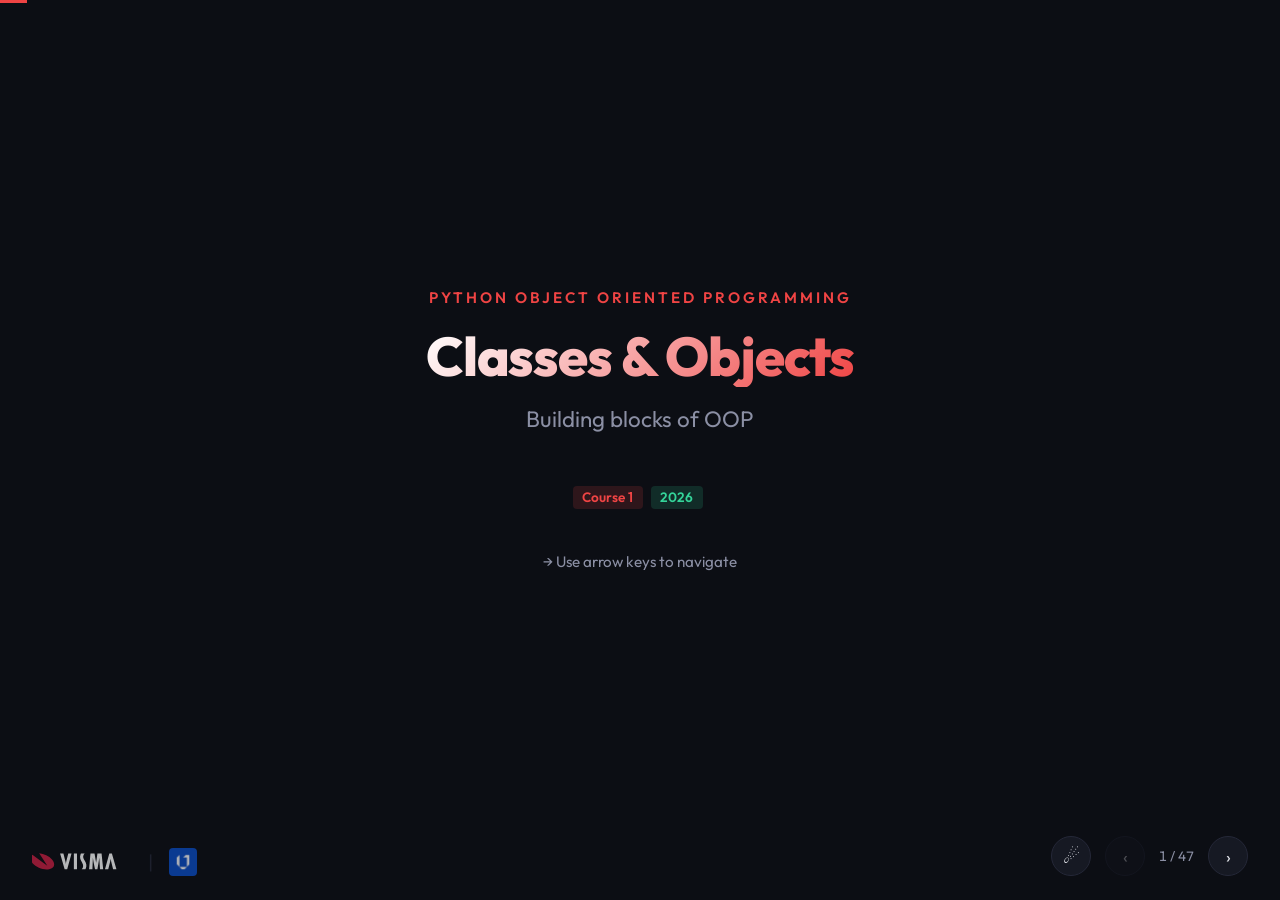
==== commit 46db8a12: "Add light/dark theme toggle to all presentations and index - Add [data-theme="light"] CSS overrides " ====
--- a/01-classes-objects-presentation.html
+++ b/01-classes-objects-presentation.html
@@ -21,6 +21,27 @@
     --purple: #a78bfa;
     --pink: #f472b6;
     --blue: #60a5fa;
+    --heading: #fff;
+    --code-bg: #111320;
+    --code-comment: #555;
+  }
+  [data-theme="light"] {
+    --bg: #f5f6f8;
+    --surface: #e8eaef;
+    --border: #c8ccd4;
+    --text: #1e2030;
+    --heading: #111320;
+    --muted: #4a5068;
+    --accent: #dc2626;
+    --accent-glow: rgba(220, 38, 38, 0.1);
+    --green: #059669;
+    --cyan: #0e7490;
+    --orange: #c2410c;
+    --purple: #7c3aed;
+    --pink: #be185d;
+    --blue: #2563eb;
+    --code-bg: #e2e4ea;
+    --code-comment: #6b7280;
   }
   body {
     font-family: 'Outfit', -apple-system, BlinkMacSystemFont, sans-serif;
@@ -48,7 +69,7 @@
   h1 {
     font-size: 3.4rem;
     font-weight: 800;
-    background: linear-gradient(135deg, #fff 0%, var(--accent) 100%);
+    background: linear-gradient(135deg, var(--heading) 0%, var(--accent) 100%);
     -webkit-background-clip: text;
     -webkit-text-fill-color: transparent;
     margin-bottom: 0.8rem;
@@ -58,7 +79,7 @@
   h2 {
     font-size: 2.1rem;
     font-weight: 700;
-    color: #fff;
+    color: var(--heading);
     margin-bottom: 1.2rem;
     letter-spacing: -0.01em;
   }
@@ -72,7 +93,7 @@
   ul { list-style: none; padding: 0; }
   ul li { position: relative; padding-left: 1.5rem; margin-bottom: 0.6rem; }
   ul li::before { content: '\2192'; position: absolute; left: 0; color: var(--accent); font-weight: 600; }
-  strong { color: #fff; font-weight: 600; }
+  strong { color: var(--heading); font-weight: 600; }
   .subtitle { font-size: 1.4rem; color: var(--muted); margin-bottom: 2rem; }
   .callout {
     background: var(--accent-glow);
@@ -81,7 +102,7 @@
     border-radius: 0 8px 8px 0;
     margin-top: 1.5rem;
     font-size: 1.05rem;
-    color: #fff;
+    color: var(--heading);
   }
   .layout { display: flex; gap: 3rem; align-items: center; flex: 1; }
   .layout .text { flex: 1; }
@@ -113,7 +134,7 @@
   .tag.blue { background: rgba(96, 165, 250, 0.15); color: var(--blue); }
   .tag.pink { background: rgba(244, 114, 182, 0.15); color: var(--pink); }
   pre {
-    background: #111320;
+    background: var(--code-bg);
     border: 1px solid var(--border);
     border-radius: 8px;
     padding: 1rem 1.4rem;
@@ -129,7 +150,7 @@
   pre .fn { color: var(--green); }
   pre .str { color: var(--orange); }
   pre .num { color: var(--purple); }
-  pre .cm { color: #555; }
+  pre .cm { color: var(--code-comment); }
   pre .par { color: var(--pink); }
   pre .op { color: var(--muted); }
 
@@ -138,7 +159,7 @@
   .quiz-slide .quiz-answer.correct { border-color: var(--border); box-shadow: none; font-weight: normal; }
   .quiz-slide .quiz-answer.correct strong { font-weight: normal; color: var(--green); }
   .quiz-slide.step-2 .quiz-answer.correct { border-color: var(--green); box-shadow: 0 0 15px rgba(52,211,153,0.2); }
-  .quiz-slide.step-2 .quiz-answer.correct strong { font-weight: 700; color: #fff; }
+  .quiz-slide.step-2 .quiz-answer.correct strong { font-weight: 700; color: var(--heading); }
   .quiz-slide .quiz-explanation { opacity: 0; transition: opacity 0.4s; }
   .quiz-slide.step-2 .quiz-explanation { opacity: 1; }
 
@@ -163,7 +184,7 @@
     transition: all 0.2s;
     font-family: 'Outfit', sans-serif;
   }
-  .nav button:hover { background: var(--accent); border-color: var(--accent); color: #fff; }
+  .nav button:hover { background: var(--accent); border-color: var(--accent); color: var(--heading); }
   .nav button:disabled { opacity: 0.3; cursor: default; background: var(--surface); border-color: var(--border); color: var(--text); }
   .nav .counter { font-size: 0.85rem; color: var(--muted); font-variant-numeric: tabular-nums; }
   .progress { position: fixed; top: 0; left: 0; height: 3px; background: var(--accent); transition: width 0.3s ease; z-index: 100; }
@@ -225,7 +246,7 @@
     gap: 1.5rem;
   }
   .mobile-warning svg { opacity: 0.5; }
-  .mobile-warning h2 { font-size: 1.5rem; color: #fff; }
+  .mobile-warning h2 { font-size: 1.5rem; color: var(--heading); }
   .mobile-warning p { color: var(--muted); font-size: 1rem; line-height: 1.6; max-width: 300px; }
   .mobile-warning a { color: var(--accent); text-decoration: none; font-weight: 600; }
   @media (max-width: 900px) {
@@ -250,7 +271,7 @@
 <div class="visma-logo" style="display: flex; align-items: center; gap: 16px;">
   <svg width="100" height="24" viewBox="30 75 165 45" xmlns="http://www.w3.org/2000/svg">
     <path d="M32.228 81.327c8.803.852 18.458 5.253 23.996 11.643 7.099 8.093 4.686 16.187-5.396 18.032-10.081 1.988-23.996-3.123-31.095-11.217-5.396-6.248-5.253-12.495-.284-15.902l27.971 20.73-15.192-23.286z" fill="#c92043"/>
-    <path d="M170.805 111.002l-3.549-14.199c-.428-1.703-.711-3.407-.994-4.969h-.143c-.283 1.704-.426 3.266-.852 5.111l-3.551 14.057h-6.105l8.094-29.533h4.828l8.52 29.533h-6.248zM77.663 81.469l3.55 14.198c.568 1.704.71 3.409.994 4.969h.142c.284-1.703.426-3.408.852-5.111l3.55-14.056h6.105l-8.093 29.533h-4.828l-8.519-29.533h6.247zM97.256 81.469h5.822v29.533h-5.822V81.469zM136.02 81.469L139 98.934l2.414-17.465h7.809l2.982 29.533h-5.963l-1.42-21.298-.994 7.241-2.414 14.057h-4.543l-2.84-14.199-.994-6.531v-.568h-.142l-.852 21.298h-6.248l2.557-29.533h7.668zM117.561 81.469c-.994.71-1.703 1.987-2.271 3.265-1.562 3.55.141 6.389 1.561 8.945.143.284.428.71.568 1.136 3.266 5.395 4.402 9.37 2.131 15.049l-.568 1.137h-7.1c.852-.711 1.703-1.703 2.129-2.84 1.705-3.834-.283-7.383-2.129-10.934-2.129-4.117-4.402-8.376-1.988-14.198.143-.568.711-1.562.711-1.562h6.956v.002z" fill="#fff"/>
+    <path d="M170.805 111.002l-3.549-14.199c-.428-1.703-.711-3.407-.994-4.969h-.143c-.283 1.704-.426 3.266-.852 5.111l-3.551 14.057h-6.105l8.094-29.533h4.828l8.52 29.533h-6.248zM77.663 81.469l3.55 14.198c.568 1.704.71 3.409.994 4.969h.142c.284-1.703.426-3.408.852-5.111l3.55-14.056h6.105l-8.093 29.533h-4.828l-8.519-29.533h6.247zM97.256 81.469h5.822v29.533h-5.822V81.469zM136.02 81.469L139 98.934l2.414-17.465h7.809l2.982 29.533h-5.963l-1.42-21.298-.994 7.241-2.414 14.057h-4.543l-2.84-14.199-.994-6.531v-.568h-.142l-.852 21.298h-6.248l2.557-29.533h7.668zM117.561 81.469c-.994.71-1.703 1.987-2.271 3.265-1.562 3.55.141 6.389 1.561 8.945.143.284.428.71.568 1.136 3.266 5.395 4.402 9.37 2.131 15.049l-.568 1.137h-7.1c.852-.711 1.703-1.703 2.129-2.84 1.705-3.834-.283-7.383-2.129-10.934-2.129-4.117-4.402-8.376-1.988-14.198.143-.568.711-1.562.711-1.562h6.956v.002z" fill="var(--heading)"/>
   </svg>
   <span style="color: var(--border); font-size: 1.2rem;">|</span>
   <img src="vgtu.jpg" alt="VILNIUS TECH" height="28" style="border-radius: 4px;">
@@ -323,7 +344,7 @@
   <h1>A Simple Task</h1>
   <div class="layout">
     <div class="text">
-      <p style="font-size: 1.3rem; color: #fff; margin-bottom: 1.5rem;">Write Python code to display information about a book, including its:</p>
+      <p style="font-size: 1.3rem; color: var(--heading); margin-bottom: 1.5rem;">Write Python code to display information about a book, including its:</p>
       <ul>
         <li><strong>title</strong></li>
         <li><strong>author</strong></li>
@@ -873,7 +894,7 @@
   <pre style="font-size: 1rem; padding: 1.5rem 2rem;">
 <span class="cm"># Using the Smartphone class</span>
 my_smartphone <span class="op">=</span> <span class="cls">Smartphone</span>(<span class="str">"Apple"</span>, <span class="str">"Silver"</span>, <span class="num">85</span>)</pre>
-  <p style="text-align: center; margin: 2rem 0 1rem; color: #fff; font-size: 1.2rem;">Creating an object from a class is known as <span class="accent">instantiation</span>:</p>
+  <p style="text-align: center; margin: 2rem 0 1rem; color: var(--heading); font-size: 1.2rem;">Creating an object from a class is known as <span class="accent">instantiation</span>:</p>
   <pre style="font-size: 1.1rem; padding: 1.5rem 2rem; text-align: center;">
 <span class="cm"># instantiation syntax</span>
 <span class="par">object_name</span> <span class="op">=</span> <span class="cls">ClassName</span>(<span class="par">parameters</span>)</pre>
@@ -936,7 +957,7 @@
   <div class="two-col" style="margin-top: 1rem;">
     <div class="col" style="border-color: var(--accent);">
       <h3>Class</h3>
-      <p style="font-size: 1.1rem; color: #fff; margin-bottom: 1rem;">Defines a <span class="accent">type</span> of thing</p>
+      <p style="font-size: 1.1rem; color: var(--heading); margin-bottom: 1rem;">Defines a <span class="accent">type</span> of thing</p>
       <p>(e.g., a Student, a Car, a Dog)</p>
       <div style="margin-top: 2rem; padding: 1rem; background: var(--bg); border-radius: 8px;">
         <p>"Student" is a type <span class="accent">(class)</span>.</p>
@@ -945,7 +966,7 @@
     </div>
     <div class="col" style="border-color: var(--cyan);">
       <h3 style="color: var(--cyan);">Object</h3>
-      <p style="font-size: 1.1rem; color: #fff; margin-bottom: 1rem;">Is a specific <span class="cyan-text">instance</span> of that type</p>
+      <p style="font-size: 1.1rem; color: var(--heading); margin-bottom: 1rem;">Is a specific <span class="cyan-text">instance</span> of that type</p>
       <p>(e.g., Alice, my red car, Buddy)</p>
       <div style="margin-top: 2rem; padding: 1rem; background: var(--bg); border-radius: 8px;">
         <p>Alice is a specific student <span class="cyan-text">(object)</span>.</p>
@@ -974,8 +995,8 @@
       </svg>
     </div>
     <div class="text">
-      <p style="font-size: 1.2rem; color: #fff; margin-bottom: 1.5rem;">The Pizza <span class="accent">class</span> could define what all pizzas have in common (crust, sauce, cheese).</p>
-      <p style="font-size: 1.2rem; color: #fff;">A specific pizza (pepperoni pizza, veggie pizza, hawaiian) is an <span class="cyan-text">object</span>.</p>
+      <p style="font-size: 1.2rem; color: var(--heading); margin-bottom: 1.5rem;">The Pizza <span class="accent">class</span> could define what all pizzas have in common (crust, sauce, cheese).</p>
+      <p style="font-size: 1.2rem; color: var(--heading);">A specific pizza (pepperoni pizza, veggie pizza, hawaiian) is an <span class="cyan-text">object</span>.</p>
     </div>
   </div>
 </div>
@@ -1040,7 +1061,7 @@
   <p class="subtitle">Social Media User Profiles</p>
   <div class="layout">
     <div class="text">
-      <p style="font-size: 1.1rem; color: #fff; margin-bottom: 1.2rem;"><strong>Social Media User Profiles:</strong></p>
+      <p style="font-size: 1.1rem; color: var(--heading); margin-bottom: 1.2rem;"><strong>Social Media User Profiles:</strong></p>
       <ul>
         <li><span class="accent">Class:</span> UserProfile</li>
         <li><span class="cyan-text">Attributes:</span> username, profile_picture, posts, followers, following, bio, interests</li>
@@ -1129,11 +1150,11 @@
 <div class="slide">
   <h1>Interacting with <span class="accent">Objects</span></h1>
   <p class="subtitle">Once an object is created, we can access and change its attributes using the dot notation.</p>
-  <p style="text-align: center; margin-bottom: 1rem; color: #fff;">The concept of directly reading an object's attributes:</p>
+  <p style="text-align: center; margin-bottom: 1rem; color: var(--heading);">The concept of directly reading an object's attributes:</p>
   <pre style="font-size: 1.1rem; padding: 1.5rem 2rem; text-align: center;">
 <span class="cm"># get attribute value</span>
 <span class="par">attribute_value</span> <span class="op">=</span> <span class="par">object_name</span>.<span class="par">attribute_name</span></pre>
-  <p style="text-align: center; margin: 1.5rem 0 1rem; color: #fff;">The concept of directly changing an object's attributes:</p>
+  <p style="text-align: center; margin: 1.5rem 0 1rem; color: var(--heading);">The concept of directly changing an object's attributes:</p>
   <pre style="font-size: 1.1rem; padding: 1.5rem 2rem; text-align: center;">
 <span class="cm"># set attribute value</span>
 <span class="par">object_name</span>.<span class="par">attribute_name</span> <span class="op">=</span> <span class="par">new_attribute_value</span></pre>
@@ -1505,16 +1526,34 @@
       <li>Use <strong>dot notation</strong> to access attributes and call methods</li>
     </ul>
   </div>
-  <p style="margin-top: 2.5rem; font-size: 1.2rem; color: #fff;">Next: <span class="accent">Encapsulation &amp; Access Control</span></p>
+  <p style="margin-top: 2.5rem; font-size: 1.2rem; color: var(--heading);">Next: <span class="accent">Encapsulation &amp; Access Control</span></p>
 </div>
 
 <div class="nav">
+  <button id="theme-toggle" onclick="toggleTheme()" title="Toggle light/dark mode" style="font-size: 1.2rem;">&#9788;</button>
   <button id="prev" onclick="navigate(-1)">&lsaquo;</button>
   <span class="counter" id="counter"></span>
   <button id="next" onclick="navigate(1)">&rsaquo;</button>
 </div>
 
 <script>
+  const saved = localStorage.getItem('oop-theme');
+  if (saved) document.documentElement.setAttribute('data-theme', saved);
+
+  function toggleTheme() {
+    const html = document.documentElement;
+    const next = html.getAttribute('data-theme') === 'light' ? '' : 'light';
+    if (next) {
+      html.setAttribute('data-theme', next);
+      localStorage.setItem('oop-theme', next);
+    } else {
+      html.removeAttribute('data-theme');
+      localStorage.removeItem('oop-theme');
+    }
+    document.getElementById('theme-toggle').textContent = next === 'light' ? '\u263E' : '\u2604';
+  }
+  document.getElementById('theme-toggle').textContent = saved === 'light' ? '\u263E' : '\u2604';
+
   let current = 0;
   const slides = document.querySelectorAll('.slide');
   const total = slides.length;
